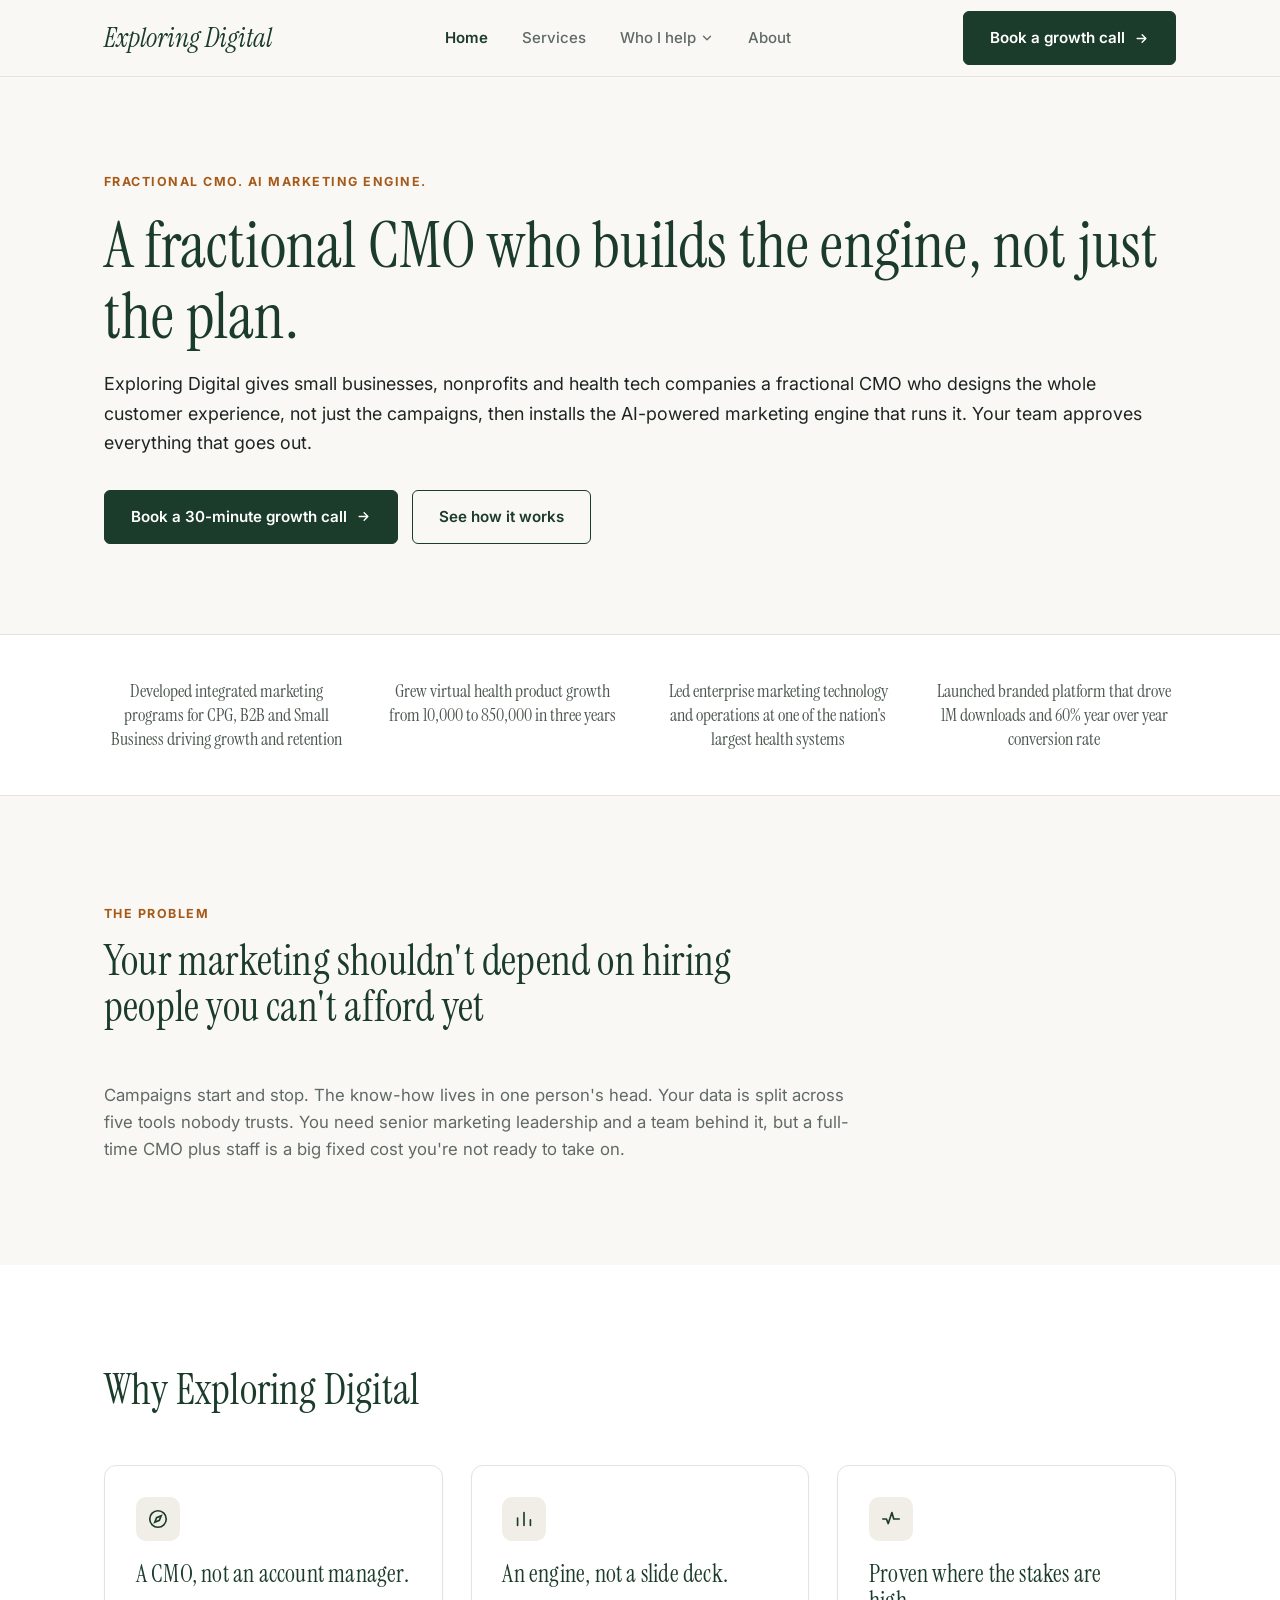
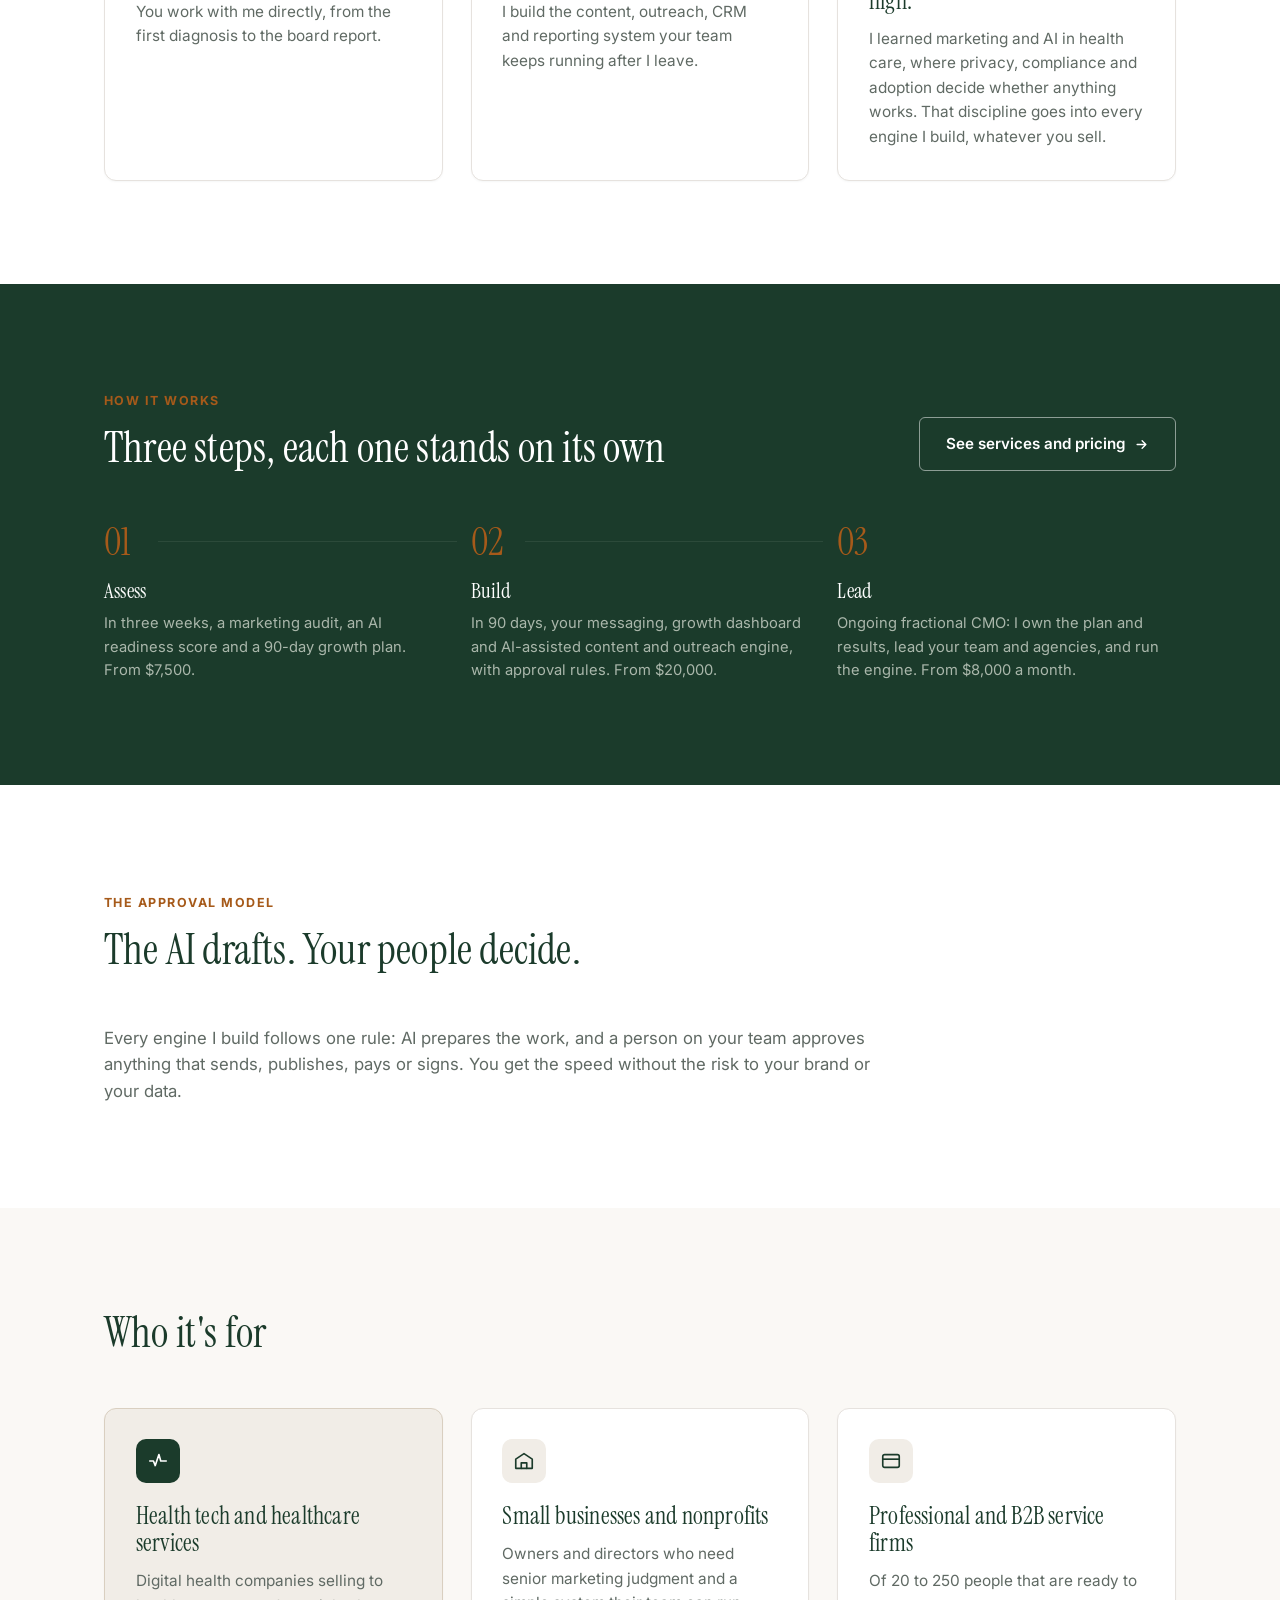
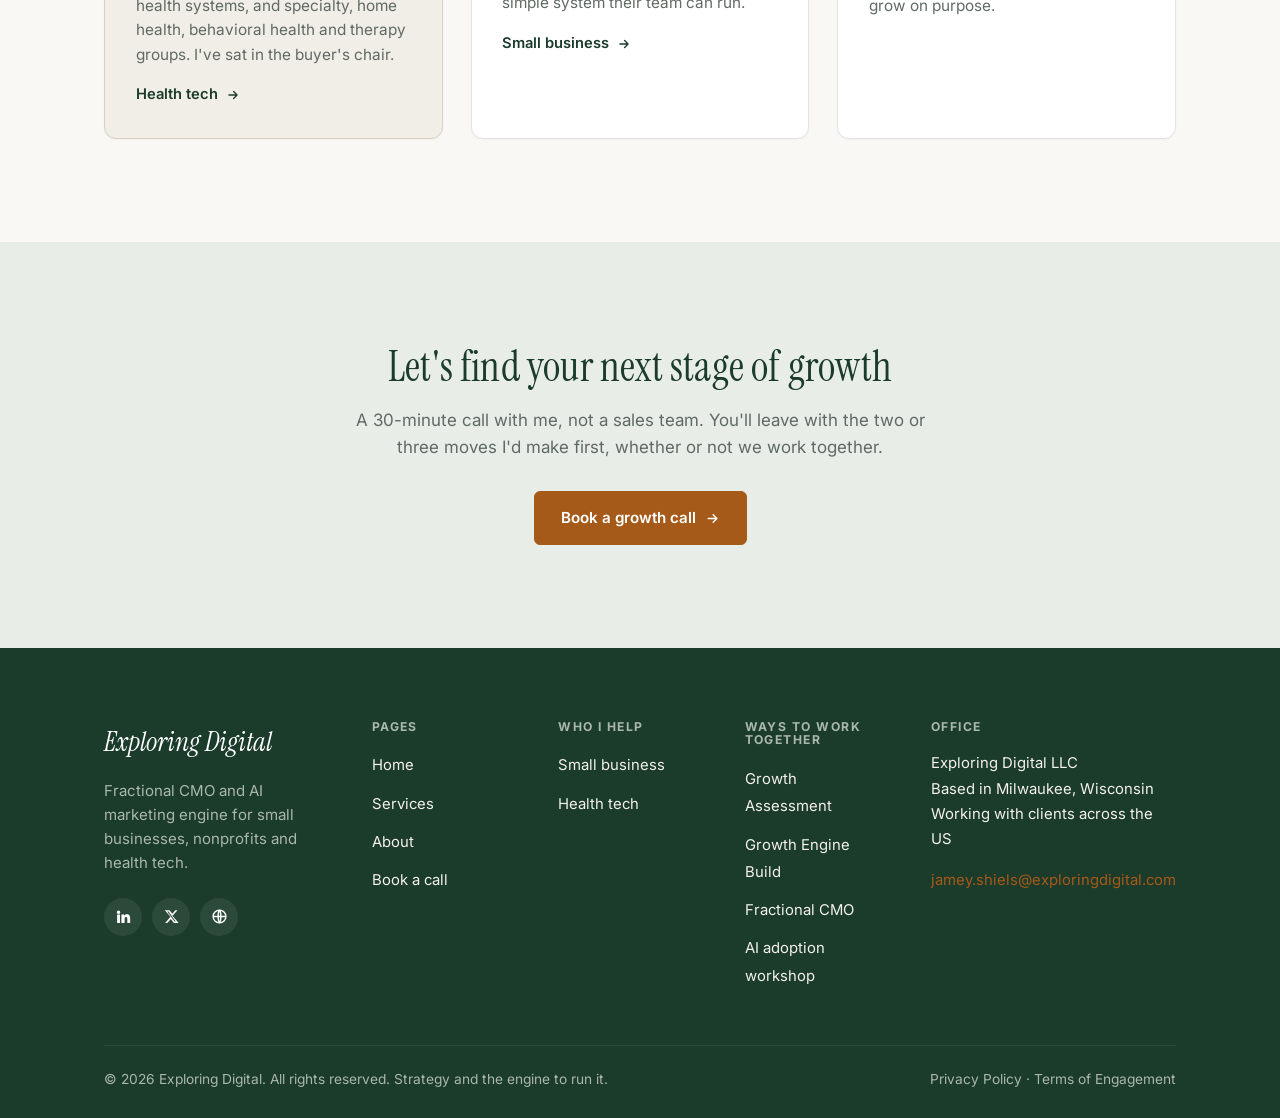
==== index.html @ 4c900d72 "Update index.html typo fix for nation's" ====
<!doctype html>
<html lang="en">
<head>
  <meta charset="utf-8">
  <meta name="viewport" content="width=device-width, initial-scale=1">
  <title>Exploring Digital — Fractional CMO and AI marketing engine</title>
  <meta name="description" content="A fractional CMO who designs the whole customer experience, not just the campaigns, then installs the AI-powered marketing engine that runs it. For small businesses, nonprofits and health tech companies.">
  <link rel="preconnect" href="https://fonts.googleapis.com">
  <link rel="preconnect" href="https://fonts.gstatic.com" crossorigin>
  <link href="https://fonts.googleapis.com/css2?family=Inter:wght@400;500;600;700&family=Instrument+Serif:ital@0;1&display=swap" rel="stylesheet">
  <link rel="stylesheet" href="assets/css/styles.css">
</head>
<body data-page="home">
  <header data-site-header></header>

  <main>
    <!-- Hero -->
    <section class="hero">
      <div class="container hero-grid">
        <div>
          <span class="eyebrow">Fractional CMO. AI marketing engine.</span>
          <h1 class="h-display">A fractional CMO who builds the engine, not just the plan.</h1>
          <p class="lead">Exploring Digital gives small businesses, nonprofits and health tech companies a fractional CMO who designs the whole customer experience, not just the campaigns, then installs the AI-powered marketing engine that runs it. Your team approves everything that goes out.</p>
          <div class="hero-actions">
            <a class="btn btn-primary" href="contact.html">Book a 30-minute growth call
              <svg class="arrow" viewBox="0 0 24 24" fill="none" stroke="currentColor" stroke-width="2.2" stroke-linecap="round" stroke-linejoin="round"><path d="M5 12h14M13 6l6 6-6 6"/></svg></a>
            <a class="btn btn-outline" href="#how-it-works">See how it works</a>
          </div>
        </div>
        <!-- <div class="img-ph hero-media" data-label="Hero image — replace in assets/images/"></div> -->
      </div>
    </section>

    <!-- Proof bar (replaces the logo row) -->
    <section class="social-proof">
      <div class="container" style="padding-block: clamp(32px,4vw,44px);">
        <ul class="sp-proof">
          <li>Developed integrated marketing programs for CPG, B2B and Small Business driving growth and retention</li>
          <li>Grew virtual health product growth from 10,000 to 850,000 in three years</li>
          <li>Led enterprise marketing technology and operations at one of the nation's largest health systems</li>
          <li>Launched branded platform that drove 1M downloads and 60% year over year conversion rate</li>
        </ul>
      </div>
    </section>

    <!-- The problem -->
    <section class="section">
      <div class="container">
        <div class="section-head">
          <span class="eyebrow">The problem</span>
          <h2 class="h2">Your marketing shouldn't depend on hiring people you can't afford yet</h2>
        </div>
        <div class="prose-block">
          <p>Campaigns start and stop. The know-how lives in one person's head. Your data is split across five tools nobody trusts. You need senior marketing leadership and a team behind it, but a full-time CMO plus staff is a big fixed cost you're not ready to take on.</p>
        </div>
      </div>
    </section>

    <!-- Why Exploring Digital (replaces the three value cards) -->
    <section class="section section--white">
      <div class="container">
        <div class="section-head">
          <h2 class="h2">Why Exploring Digital</h2>
        </div>
        <div class="grid grid-3">
          <article class="card">
            <div class="card-icon">
              <svg viewBox="0 0 24 24" fill="none" stroke="currentColor" stroke-width="1.8"><circle cx="12" cy="12" r="9"/><path d="M15.5 8.5l-2 5-5 2 2-5z"/></svg>
            </div>
            <h3 class="h3">A CMO, not an account manager.</h3>
            <p>You work with me directly, from the first diagnosis to the board report.</p>
          </article>
          <article class="card">
            <div class="card-icon">
              <svg viewBox="0 0 24 24" fill="none" stroke="currentColor" stroke-width="1.8" stroke-linecap="round"><path d="M5 19V11M12 19V5M19 19v-6"/></svg>
            </div>
            <h3 class="h3">An engine, not a slide deck.</h3>
            <p>I build the content, outreach, CRM and reporting system your team keeps running after I leave.</p>
          </article>
          <article class="card">
            <div class="card-icon">
              <svg viewBox="0 0 24 24" fill="none" stroke="currentColor" stroke-width="1.8" stroke-linecap="round" stroke-linejoin="round"><path d="M3 12h4l2 5 4-12 2 7h6"/></svg>
            </div>
            <h3 class="h3">Proven where the stakes are high.</h3>
            <p>I learned marketing and AI in health care, where privacy, compliance and adoption decide whether anything works. That discipline goes into every engine I build, whatever you sell.</p>
          </article>
        </div>
      </div>
    </section>

    <!-- How it works (replaces the 4D Framework) -->
    <section class="section section--green" id="how-it-works">
      <div class="container">
        <div class="method-head">
          <div class="section-head">
            <span class="eyebrow">How it works</span>
            <h2 class="h2">Three steps, each one stands on its own</h2>
          </div>
          <a class="btn btn-ghost-light" href="services.html">See services and pricing
            <svg class="arrow" viewBox="0 0 24 24" fill="none" stroke="currentColor" stroke-width="2.2" stroke-linecap="round" stroke-linejoin="round"><path d="M5 12h14M13 6l6 6-6 6"/></svg></a>
        </div>
        <div class="steps steps--3">
          <div class="step"><div class="num">01</div><h3>Assess</h3><p>In three weeks, a marketing audit, an AI readiness score and a 90-day growth plan. From $7,500.</p></div>
          <div class="step"><div class="num">02</div><h3>Build</h3><p>In 90 days, your messaging, growth dashboard and AI-assisted content and outreach engine, with approval rules. From $20,000.</p></div>
          <div class="step"><div class="num">03</div><h3>Lead</h3><p>Ongoing fractional CMO: I own the plan and results, lead your team and agencies, and run the engine. From $8,000 a month.</p></div>
        </div>
      </div>
    </section>

    <!-- The approval model -->
    <section class="section section--white">
      <div class="container">
        <div class="section-head">
          <span class="eyebrow">The approval model</span>
          <h2 class="h2">The AI drafts. Your people decide.</h2>
        </div>
        <div class="prose-block">
          <p>Every engine I build follows one rule: AI prepares the work, and a person on your team approves anything that sends, publishes, pays or signs. You get the speed without the risk to your brand or your data.</p>
        </div>
      </div>
    </section>

    <!-- Who it's for (replaces Sectors of Expertise) -->
    <section class="section">
      <div class="container">
        <div class="section-head">
          <h2 class="h2">Who it's for</h2>
        </div>
        <div class="grid grid-3">
          <article class="card industry-card is-featured">
            <div class="card-icon dark">
              <svg viewBox="0 0 24 24" fill="none" stroke="currentColor" stroke-width="1.8" stroke-linecap="round" stroke-linejoin="round"><path d="M3 12h4l2 5 4-12 2 7h6"/></svg>
            </div>
            <h3 class="h3">Health tech and healthcare services</h3>
            <p>Digital health companies selling to health systems, and specialty, home health, behavioral health and therapy groups. I've sat in the buyer's chair.</p>
            <a class="arrow-link" href="health-tech.html" style="margin-top:16px;">Health tech
              <svg class="arrow" viewBox="0 0 24 24" fill="none" stroke="currentColor" stroke-width="2.2" stroke-linecap="round" stroke-linejoin="round"><path d="M5 12h14M13 6l6 6-6 6"/></svg></a>
          </article>
          <article class="card industry-card">
            <div class="card-icon">
              <svg viewBox="0 0 24 24" fill="none" stroke="currentColor" stroke-width="1.8" stroke-linecap="round" stroke-linejoin="round"><path d="M3 10l9-6 9 6v10H3z"/><path d="M9 20v-6h6v6"/></svg>
            </div>
            <h3 class="h3">Small businesses and nonprofits</h3>
            <p>Owners and directors who need senior marketing judgment and a simple system their team can run.</p>
            <a class="arrow-link" href="small-business.html" style="margin-top:16px;">Small business
              <svg class="arrow" viewBox="0 0 24 24" fill="none" stroke="currentColor" stroke-width="2.2" stroke-linecap="round" stroke-linejoin="round"><path d="M5 12h14M13 6l6 6-6 6"/></svg></a>
          </article>
          <article class="card industry-card">
            <div class="card-icon">
              <svg viewBox="0 0 24 24" fill="none" stroke="currentColor" stroke-width="1.8"><rect x="3" y="5" width="18" height="14" rx="2"/><path d="M3 10h18"/></svg>
            </div>
            <h3 class="h3">Professional and B2B service firms</h3>
            <p>Of 20 to 250 people that are ready to grow on purpose.</p>
          </article>
        </div>
      </div>
    </section>

    <!-- Testimonials hidden until there is a real client quote. -->

    <!-- CTA band -->
    <section class="section section--sage">
      <div class="container cta-band">
        <h2 class="h2">Let's find your next stage of growth</h2>
        <p>A 30-minute call with me, not a sales team. You'll leave with the two or three moves I'd make first, whether or not we work together.</p>
        <a class="btn btn-accent" href="contact.html">Book a growth call
          <svg class="arrow" viewBox="0 0 24 24" fill="none" stroke="currentColor" stroke-width="2.2" stroke-linecap="round" stroke-linejoin="round"><path d="M5 12h14M13 6l6 6-6 6"/></svg></a>
      </div>
    </section>
  </main>

  <footer data-site-footer></footer>
  <script src="assets/js/site.js"></script>
</body>
</html>
---- assets/css/styles.css ----
/* ============================================================
   Exploring Digital — Site Styles
   Design system extracted from Figma "Exploring Digital Website Redesign"
   ============================================================ */

/* ---------- Design tokens ---------- */
:root {
  /* Brand palette */
  --bg:            #faf8f5;  /* warm cream page background */
  --bg-white:      #ffffff;  /* white sections / cards */
  --green:         #1b3b2b;  /* brand deep green */
  --green-900:     #15301f;  /* darker green (deep sections) */
  --accent:        #a65a1a;  /* rust / terracotta accent */
  --accent-600:    #924d14;  /* accent hover */
  --text:          #1e2521;  /* primary text */
  --muted:         #606a64;  /* muted gray-green text */
  --border:        #e6e2de;  /* hairline borders */
  --sage:          #e8ede7;  /* pale sage CTA band */
  --card-alt:      #f1ede7;  /* highlighted card fill */

  /* On-dark colors */
  --on-dark:       #f4f1ec;
  --on-dark-muted: #aab7ab;
  --on-dark-border:#2c4a3a;

  /* Type */
  --font-serif: "Instrument Serif", Georgia, "Times New Roman", serif;
  --font-sans:  "Inter", -apple-system, BlinkMacSystemFont, "Segoe UI", Roboto, Helvetica, Arial, sans-serif;

  /* Layout */
  --maxw: 1200px;
  --gutter: clamp(20px, 5vw, 80px);
  --section-y: clamp(56px, 8vw, 104px);
  --radius: 8px;
  --radius-lg: 12px;
  --shadow-sm: 0 1px 2px rgba(27,59,43,.04);
  --shadow-md: 0 18px 40px -24px rgba(27,59,43,.25);
}

/* ---------- Reset / base ---------- */
*, *::before, *::after { box-sizing: border-box; }
* { margin: 0; }
html { -webkit-text-size-adjust: 100%; scroll-behavior: smooth; }
body {
  font-family: var(--font-sans);
  background: var(--bg);
  color: var(--text);
  font-size: 17px;
  line-height: 1.6;
  -webkit-font-smoothing: antialiased;
  text-rendering: optimizeLegibility;
}
img, svg, video { display: block; max-width: 100%; }
a { color: inherit; text-decoration: none; }
button { font: inherit; cursor: pointer; }
ul { list-style: none; padding: 0; }

/* ---------- Typography ---------- */
h1, h2, h3, h4 { font-family: var(--font-serif); font-weight: 400; color: var(--green); line-height: 1.12; letter-spacing: .2px; }
.h-display { font-size: clamp(2.5rem, 6vw, 4rem); }      /* hero */
.h1        { font-size: clamp(2.1rem, 4.6vw, 3.1rem); }  /* page title */
.h2        { font-size: clamp(1.8rem, 3.6vw, 2.6rem); }  /* section */
.h3        { font-size: clamp(1.25rem, 2vw, 1.5rem); }
.lead { font-size: clamp(1.05rem, 1.4vw, 1.18rem); color: var(--muted); line-height: 1.65; }

.eyebrow {
  font-family: var(--font-sans);
  font-weight: 700;
  font-size: .78rem;
  letter-spacing: .12em;
  text-transform: uppercase;
  color: var(--accent);
  display: inline-block;
}

.serif { font-family: var(--font-serif); }
.text-muted { color: var(--muted); }

/* ---------- Layout ---------- */
.container { width: 100%; max-width: var(--maxw); margin-inline: auto; padding-inline: var(--gutter); }
.section { padding-block: var(--section-y); }
.section--white { background: var(--bg-white); }
.section--green { background: var(--green); color: var(--on-dark); }
.section--sage  { background: var(--sage); }
.section--green h1, .section--green h2, .section--green h3 { color: #fff; }
.section--green .lead, .section--green .text-muted { color: var(--on-dark-muted); }

.section-head { max-width: 680px; margin-bottom: clamp(32px, 4vw, 52px); }
.section-head .eyebrow { margin-bottom: 14px; }
.section-head .lead { margin-top: 16px; }
.center { text-align: center; }
.center.section-head { margin-inline: auto; }

/* Grid helpers */
.grid { display: grid; gap: clamp(20px, 2.4vw, 28px); }
.grid-2 { grid-template-columns: repeat(2, 1fr); }
.grid-3 { grid-template-columns: repeat(3, 1fr); }
.grid-4 { grid-template-columns: repeat(4, 1fr); }

/* ---------- Buttons ---------- */
.btn {
  display: inline-flex; align-items: center; gap: 9px;
  font-family: var(--font-sans); font-weight: 600; font-size: .95rem;
  padding: 14px 26px; border-radius: 6px; border: 1.5px solid transparent;
  transition: background .18s ease, color .18s ease, border-color .18s ease, transform .18s ease;
  white-space: nowrap;
}
.btn:active { transform: translateY(1px); }
.btn .arrow { width: 15px; height: 15px; transition: transform .18s ease; }
.btn:hover .arrow { transform: translateX(3px); }

.btn-primary { background: var(--green); color: #fff; border-color: var(--green); }
.btn-primary:hover { background: #14301f; }
.btn-outline { background: transparent; color: var(--green); border-color: var(--green); }
.btn-outline:hover { background: var(--green); color: #fff; }
.btn-accent { background: var(--accent); color: #fff; border-color: var(--accent); }
.btn-accent:hover { background: var(--accent-600); }
.btn-ghost-light { background: transparent; color: #fff; border-color: rgba(255,255,255,.5); }
.btn-ghost-light:hover { background: #fff; color: var(--green); border-color: #fff; }

.arrow-link {
  display: inline-flex; align-items: center; gap: 8px;
  font-weight: 600; font-size: .92rem; color: var(--green);
}
.arrow-link .arrow { width: 14px; height: 14px; transition: transform .18s ease; }
.arrow-link:hover .arrow { transform: translateX(3px); }
.section--green .arrow-link { color: #fff; }

/* ---------- Header / nav ---------- */
.site-header {
  position: sticky; top: 0; z-index: 50;
  background: rgba(250,248,245,.9);
  backdrop-filter: saturate(140%) blur(8px);
  border-bottom: 1px solid var(--border);
}
.nav {
  display: flex; align-items: center; justify-content: space-between;
  gap: 24px; height: 76px;
}
.brand { font-family: var(--font-serif); font-style: italic; font-size: 1.7rem; color: var(--green); white-space: nowrap; }
.nav-links { display: flex; align-items: center; gap: 34px; }
.nav-links a { font-size: .94rem; color: var(--muted); font-weight: 500; transition: color .15s ease; }
.nav-links a:hover { color: var(--green); }
.nav-links a.active { color: var(--green); font-weight: 600; }
.nav-cta { display: flex; align-items: center; }
.nav-toggle {
  display: none; background: none; border: 0; padding: 6px;
  color: var(--green);
}
.nav-toggle svg { width: 26px; height: 26px; }

/* ---------- Footer ---------- */
.site-footer { background: var(--green); color: var(--on-dark); padding-block: clamp(48px, 6vw, 72px) 28px; }
.footer-top { display: grid; grid-template-columns: 1.6fr 1fr 1fr 1fr 1.2fr; gap: clamp(28px, 4vw, 56px); }
.footer-brand .brand { color: #fff; margin-bottom: 16px; display: inline-block; }
.footer-brand p { color: var(--on-dark-muted); font-size: .94rem; max-width: 34ch; }
.footer-col h4 { font-family: var(--font-sans); font-size: .76rem; letter-spacing: .12em; text-transform: uppercase; color: var(--on-dark-muted); font-weight: 700; margin-bottom: 18px; }
.footer-col ul { display: grid; gap: 11px; }
.footer-col a, .footer-col address { color: var(--on-dark); font-size: .93rem; font-style: normal; line-height: 1.7; }
.footer-col a:hover { color: #fff; text-decoration: underline; text-underline-offset: 3px; }
.footer-col .accent-link { color: var(--accent); }
.socials { display: flex; gap: 10px; margin-top: 22px; }
.socials a {
  width: 38px; height: 38px; border-radius: 50%;
  display: grid; place-items: center;
  background: var(--on-dark-border); color: #fff;
  transition: background .15s ease;
}
.socials a:hover { background: var(--accent); }
.socials svg { width: 17px; height: 17px; }
.footer-bottom {
  margin-top: clamp(36px, 5vw, 56px); padding-top: 22px;
  border-top: 1px solid var(--on-dark-border);
  display: flex; justify-content: space-between; gap: 16px; flex-wrap: wrap;
  color: var(--on-dark-muted); font-size: .86rem;
}
.footer-bottom a:hover { color: #fff; }

/* ---------- Cards ---------- */
.card {
  background: var(--bg-white);
  border: 1px solid var(--border);
  border-radius: var(--radius-lg);
  padding: clamp(24px, 2.4vw, 32px);
  box-shadow: var(--shadow-sm);
  transition: transform .2s ease, box-shadow .2s ease;
}
.card:hover { transform: translateY(-3px); box-shadow: var(--shadow-md); }
.card h3 { margin-bottom: 12px; }
.card p { color: var(--muted); font-size: .96rem; }

.card-icon {
  width: 44px; height: 44px; border-radius: 10px;
  background: var(--card-alt); color: var(--green);
  display: grid; place-items: center; margin-bottom: 20px;
}
.card-icon svg { width: 22px; height: 22px; }

/* ---------- Image placeholders (swap for real photos) ---------- */
.img-ph {
  position: relative; overflow: hidden;
  background:
    linear-gradient(135deg, rgba(27,59,43,.10), rgba(166,90,26,.12)),
    radial-gradient(120% 120% at 15% 10%, #f3efe8 0%, #e7ddd1 55%, #d8cdbe 100%);
  border-radius: var(--radius-lg);
  display: grid; place-items: center;
  color: var(--muted); border: 1px solid var(--border);
}
.img-ph::after {
  content: attr(data-label);
  font-size: .72rem; letter-spacing: .1em; text-transform: uppercase;
  font-weight: 600; color: rgba(27,59,43,.45);
  padding: 6px 10px; text-align: center;
}
.img-ph svg { width: 34px; height: 34px; opacity: .3; position: absolute; top: 50%; left: 50%; transform: translate(-50%, -140%); }

/* =========================================================
   PAGE-SPECIFIC
   ========================================================= */

/* ---- Hero (home) ---- */
.hero { padding-block: clamp(48px, 7vw, 104px); }
.hero-grid { display: grid; grid-template-columns: 1fr; gap: clamp(32px, 5vw, 80px); align-items: center; }
.hero-grid:has(.hero-media) { grid-template-columns: 1.05fr .95fr; }
.hero h1 { margin: 16px 0; }
.hero .lead { color: var(--text); }
.hero-actions { display: flex; gap: 14px; flex-wrap: wrap; margin-top: 32px; }
.hero-media { aspect-ratio: 520 / 580; width: 100%; }

/* ---- Simple page intro ---- */
.page-intro { padding-block: clamp(48px, 6vw, 88px) clamp(28px, 3vw, 40px); }
.page-intro .eyebrow { margin-bottom: 16px; }
.page-intro .lead { margin-top: 18px; max-width: 60ch; }

/* ---- Social proof ---- */
.social-proof { border-block: 1px solid var(--border); background: var(--bg-white); }
.social-proof .sp-label { text-align: center; font-size: .76rem; letter-spacing: .12em; text-transform: uppercase; color: var(--muted); font-weight: 600; margin-bottom: 26px; }
.sp-logos { display: flex; flex-wrap: wrap; justify-content: space-between; gap: 24px 40px; }
.sp-logos span { font-family: var(--font-serif); font-size: 1.35rem; color: #4a564e; opacity: .85; }

/* ---- Methodology (4D) ---- */
.steps { display: grid; grid-template-columns: repeat(4, 1fr); gap: 28px; }
.step { position: relative; }
.step .num { font-family: var(--font-serif); font-size: 2.4rem; color: var(--accent); line-height: 1; margin-bottom: 18px; }
.step h3 { color: #fff; margin-bottom: 10px; font-size: 1.3rem; }
.step p { color: var(--on-dark-muted); font-size: .92rem; }
.step:not(:last-child) .num::after {
  content: ""; position: absolute; top: 18px; left: 54px; right: -14px; height: 1px;
  background: var(--on-dark-border);
}
.method-head { display: flex; justify-content: space-between; align-items: flex-end; gap: 24px; flex-wrap: wrap; margin-bottom: clamp(32px,4vw,52px); }
.method-head .section-head { margin-bottom: 0; }

/* ---- Detailed 4D (services) ---- */
.process-row { display: grid; grid-template-columns: 64px 1fr; gap: 24px; padding: 28px 0; border-top: 1px solid var(--border); }
.process-row:first-child { border-top: 0; }
.process-row .pnum { font-family: var(--font-serif); font-size: 1.5rem; color: var(--muted); background: var(--card-alt); border-radius: 8px; width: 56px; height: 56px; display: grid; place-items: center; }
.process-row h3 { margin-bottom: 8px; }
.process-row p { color: var(--muted); max-width: 70ch; }
.tags { display: flex; flex-wrap: wrap; gap: 10px 22px; margin-top: 14px; }
.tags span { font-size: .85rem; font-weight: 600; color: var(--green); }
.tags span::before { content: "•"; color: var(--accent); margin-right: 7px; }

/* ---- Industries ---- */
.industry-card.is-featured { background: var(--card-alt); border-color: #d9cfc0; }
.industry-card .badge {
  display: inline-block; background: var(--accent); color: #fff;
  font-size: .66rem; font-weight: 700; letter-spacing: .1em; text-transform: uppercase;
  padding: 5px 10px; border-radius: 5px; margin-bottom: 14px;
}
.industry-card .card-icon.dark { background: var(--green); color: #fff; }

/* ---- Testimonials ---- */
.quote { font-family: var(--font-serif); font-size: clamp(1.15rem, 1.8vw, 1.5rem); line-height: 1.4; color: var(--text); margin: 18px 0 24px; }
.quote-mark { font-family: var(--font-serif); font-size: 2.6rem; color: var(--border); line-height: .4; }
.attrib strong { display: block; font-family: var(--font-sans); font-weight: 600; font-size: .98rem; color: var(--green); }
.attrib span { font-size: .88rem; color: var(--muted); }

/* ---- CTA banner ---- */
.cta-band { text-align: center; }
.cta-band h2 { margin-bottom: 16px; }
.cta-band p { max-width: 54ch; margin: 0 auto 30px; color: var(--muted); }
.cta-band .btn { margin-inline: auto; }

/* ---- Founder (about) ---- */
.founder-grid { display: grid; grid-template-columns: .85fr 1.15fr; gap: clamp(32px, 5vw, 64px); align-items: start; }
.founder-photo { aspect-ratio: 1/1; border-radius: 50%; max-width: 360px; width: 100%; height: auto; object-fit: cover; }
.founder-meta { margin-top: 22px; }
.founder-meta h3 { font-size: 1.5rem; margin-bottom: 4px; }
.founder-meta .role { color: var(--accent); font-weight: 600; font-size: .95rem; }
.founder-meta .sub { color: var(--muted); font-size: .9rem; margin-top: 4px; }
.founder-body .quote { margin-top: 0; }
.founder-body p + p { margin-top: 16px; }
.founder-body p { color: var(--muted); }

/* ---- Two-column prose (philosophy) ---- */
.cols-2 { display: grid; grid-template-columns: 1fr 1fr; gap: clamp(28px,4vw,56px); }
.cols-2 h3 { color: var(--accent); font-family: var(--font-sans); font-weight: 600; font-size: 1.15rem; margin-bottom: 10px; }
.section--green .cols-2 h3 { color: var(--accent); }
.cols-2 p { color: var(--muted); }
.section--green .cols-2 p { color: var(--on-dark-muted); }

/* ---- Timeline ---- */
.timeline-row { display: grid; grid-template-columns: 160px 1fr; gap: 28px; padding: 26px 0; border-top: 1px solid var(--border); }
.timeline-row .year { font-family: var(--font-serif); font-size: 1.3rem; color: var(--accent); }
.timeline-row h3 { font-size: 1.2rem; margin-bottom: 6px; }
.timeline-row p { color: var(--muted); max-width: 80ch; }

/* ---- Engagement models / values ---- */
.ideal { display: grid; grid-template-columns: 1fr 1fr; gap: clamp(28px,4vw,48px); align-items: center; }
.ideal-box { background: var(--on-dark-border); border-radius: var(--radius-lg); padding: clamp(24px,2.5vw,32px); }
.section--green .ideal-box h4 { color: #fff; font-family: var(--font-sans); font-size: 1rem; margin-bottom: 14px; }
.ideal-box ul { display: grid; gap: 12px; }
.ideal-box li { color: var(--on-dark-muted); font-size: .94rem; padding-left: 20px; position: relative; }
.ideal-box li::before { content: "•"; color: var(--accent); position: absolute; left: 4px; }

/* ---- Category filter (case studies) ---- */
.filter-row { display: flex; flex-wrap: wrap; gap: 12px; }
.chip {
  border: 1px solid var(--border); background: var(--bg-white);
  color: var(--muted); border-radius: 999px; padding: 9px 20px;
  font-size: .9rem; font-weight: 500; transition: all .15s ease;
}
.chip:hover { border-color: var(--green); color: var(--green); }
.chip.active { background: var(--green); color: #fff; border-color: var(--green); }

/* ---- Featured case study ---- */
.feature-card { display: grid; grid-template-columns: 1fr 1fr; gap: clamp(28px,4vw,48px); align-items: center; padding: clamp(28px,3vw,44px); }
.feature-media { aspect-ratio: 16/11; }
.stat-row { display: flex; gap: 40px; margin: 22px 0; flex-wrap: wrap; }
.stat .big { font-family: var(--font-serif); font-size: 1.8rem; color: var(--green); }
.stat .lbl { font-size: .85rem; color: var(--muted); }

/* ---- Case study grid card ---- */
.cs-card { padding: 0; overflow: hidden; display: flex; flex-direction: column; }
.cs-card .cs-media { aspect-ratio: 16/10; border-radius: 0; border: 0; border-bottom: 1px solid var(--border); }
.cs-card .cs-body { padding: clamp(20px,2vw,26px); display: flex; flex-direction: column; flex: 1; }
.cs-card h3 { font-size: 1.22rem; margin: 10px 0 12px; }
.cs-card .metric { margin-top: auto; padding-top: 18px; }
.cat-label { font-size: .72rem; font-weight: 700; letter-spacing: .1em; text-transform: uppercase; color: var(--accent); }
.metric .mlabel { font-size: .72rem; font-weight: 700; letter-spacing: .08em; text-transform: uppercase; color: var(--muted); }
.metric .mval { font-family: var(--font-serif); font-size: 1.3rem; color: var(--green); }

/* ---- Insights ---- */
.article-card { display: flex; flex-direction: column; }
.article-meta { display: flex; gap: 10px; align-items: baseline; flex-wrap: wrap; margin-bottom: 12px; }
.article-meta .date { font-size: .82rem; color: var(--muted); }
.article-card h3 { font-size: 1.22rem; margin-bottom: 10px; }
.article-card .arrow-link { margin-top: auto; padding-top: 16px; }
.feature-article { display: grid; grid-template-columns: .9fr 1.1fr; gap: clamp(28px,4vw,44px); align-items: center; padding: clamp(24px,2.5vw,36px); }
.feature-article .fa-media { aspect-ratio: 4/3; }

/* ---- Newsletter ---- */
.newsletter { display: grid; grid-template-columns: 1fr auto; gap: clamp(24px,4vw,48px); align-items: center; }
.newsletter-form { display: flex; gap: 12px; flex-wrap: wrap; }
.newsletter-form input {
  background: rgba(255,255,255,.95); border: 1px solid transparent; border-radius: 6px;
  padding: 14px 16px; font: inherit; min-width: 260px; color: var(--text);
}
.newsletter-form input::placeholder { color: #7d857f; }

/* ---- Contact ---- */
.contact-grid { display: grid; grid-template-columns: 1fr 1.1fr; gap: clamp(32px,5vw,64px); align-items: start; }
.contact-info .block { margin-top: 28px; }
.contact-info .label { font-size: .76rem; font-weight: 700; letter-spacing: .1em; text-transform: uppercase; color: var(--muted); margin-bottom: 8px; }
.contact-info .email-lg { font-family: var(--font-serif); font-size: 1.5rem; color: var(--accent); }
.contact-info p { color: var(--muted); }
.form-card { background: var(--bg-white); border: 1px solid var(--border); border-radius: var(--radius-lg); padding: clamp(26px,3vw,40px); box-shadow: var(--shadow-sm); }
.form-card h3 { font-size: 1.6rem; margin-bottom: 24px; }
.form-grid { display: grid; grid-template-columns: 1fr 1fr; gap: 18px; }
.field { display: flex; flex-direction: column; gap: 7px; }
.field.full { grid-column: 1 / -1; }
.field label { font-size: .85rem; font-weight: 600; color: var(--text); }
.field input, .field select, .field textarea {
  font: inherit; color: var(--text); background: var(--bg);
  border: 1px solid var(--border); border-radius: 6px; padding: 12px 14px;
  transition: border-color .15s ease, box-shadow .15s ease;
}
.field textarea { min-height: 120px; resize: vertical; }
.field input:focus, .field select:focus, .field textarea:focus {
  outline: none; border-color: var(--green); box-shadow: 0 0 0 3px rgba(27,59,43,.08);
}
.form-card .btn { width: 100%; justify-content: center; margin-top: 4px; }
.form-note { font-size: .82rem; color: var(--muted); margin-top: 14px; text-align: center; }

/* ---- Numbered process (contact / generic) ---- */
.pnum-row { display: grid; grid-template-columns: repeat(3,1fr); gap: clamp(28px,4vw,56px); }
.pnum-item .n { font-family: var(--font-serif); font-size: 2.2rem; color: var(--accent); position: relative; margin-bottom: 20px; }
.pnum-item:not(:last-child) .n::after { content:""; position:absolute; top: 18px; left: 54px; right: -24px; height:1px; background: var(--border); }
.pnum-item h3 { font-size: 1.25rem; margin-bottom: 8px; }
.pnum-item p { color: var(--muted); font-size: .95rem; }

/* =========================================================
   RESPONSIVE
   ========================================================= */
@media (max-width: 960px) {
  .footer-top { grid-template-columns: 1fr 1fr; gap: 36px; }
  .footer-brand { grid-column: 1 / -1; }
  .steps { grid-template-columns: 1fr 1fr; gap: 32px 28px; }
  .step .num::after { display: none; }
  .grid-4 { grid-template-columns: 1fr 1fr; }
  .pnum-item .n::after { display: none; }
}

@media (max-width: 820px) {
  .nav-links, .nav-cta { display: none; }
  .nav-toggle { display: inline-flex; }
  .site-header.open .nav-links {
    display: flex; position: absolute; top: 76px; left: 0; right: 0;
    flex-direction: column; align-items: flex-start; gap: 4px;
    background: var(--bg); border-bottom: 1px solid var(--border);
    padding: 12px var(--gutter) 20px;
  }
  .site-header.open .nav-links a { padding: 10px 0; width: 100%; font-size: 1rem; }
  .site-header.open .nav-cta { display: flex; padding: 8px var(--gutter) 22px; position: absolute; top: calc(76px + 330px); left:0; right:0; background: var(--bg); }

  .hero-grid, .founder-grid, .feature-card, .feature-article,
  .contact-grid, .ideal, .newsletter, .cols-2, .method-head { grid-template-columns: 1fr; }
  .hero-media, .feature-media, .fa-media { order: -1; }
  .grid-3, .grid-2 { grid-template-columns: 1fr; }
  .founder-photo { max-width: 260px; }
  .stat-row { gap: 28px; }
  .newsletter { gap: 20px; }
  .newsletter-form input { min-width: 0; flex: 1; }
}

@media (max-width: 560px) {
  body { font-size: 16px; }
  .steps, .grid-4 { grid-template-columns: 1fr; }
  .form-grid, .pnum-row { grid-template-columns: 1fr; }
  .timeline-row, .process-row { grid-template-columns: 1fr; gap: 10px; }
  .process-row .pnum { margin-bottom: 4px; }
  .sp-logos { justify-content: center; gap: 16px 28px; }
  .footer-top { grid-template-columns: 1fr; }
  .footer-bottom { flex-direction: column; gap: 8px; }
}

/* Reduced motion */
@media (prefers-reduced-motion: reduce) {
  * { scroll-behavior: auto !important; transition: none !important; }
}

/* =========================================================
   CMO COPY ADDITIONS
   ========================================================= */

/* Proof bar (replaces the logo row on Home) */
.sp-proof { display: grid; grid-template-columns: repeat(4, 1fr); gap: 20px 32px; }
.sp-proof li { font-family: var(--font-serif); font-size: 1.12rem; line-height: 1.35; color: #4a564e; text-align: center; }

/* Three-step version of the methodology row */
.steps.steps--3 { grid-template-columns: repeat(3, 1fr); }

/* Fill-in placeholders: deliberately visible until replaced with real facts */
.todo { background: #fff1c2; color: #6b4a00; border-radius: 3px; padding: 0 4px; font-family: var(--font-sans); font-size: .92em; font-style: normal; }

/* Simple prose block used by the problem / approval-model sections */
.prose-block { max-width: 70ch; }
.prose-block p { color: var(--muted); font-size: 1.05rem; }
.section--green .prose-block p { color: var(--on-dark-muted); }

/* Offer details on the Services page */
.offer-meta { font-weight: 600; color: var(--green) !important; font-size: .95rem; margin-bottom: 10px; }
.process-row p + p { margin-top: 10px; }
.process-row .best-for { color: var(--text); }
.also-available { margin-top: 28px; padding-top: 24px; border-top: 1px solid var(--border); color: var(--muted); max-width: 80ch; }
.also-available strong { color: var(--green); }

/* Plain bullet list on light sections */
.dot-list { display: grid; gap: 12px; }
.dot-list li { padding-left: 20px; position: relative; color: var(--muted); }
.dot-list li::before { content: "•"; color: var(--accent); position: absolute; left: 4px; }

@media (max-width: 960px) {
  .sp-proof { grid-template-columns: 1fr 1fr; }
}
@media (max-width: 820px) {
  .steps.steps--3 { grid-template-columns: 1fr; }
}
@media (max-width: 560px) {
  .sp-proof { grid-template-columns: 1fr; }
}

/* ---- Small business page ---- */
.sb-start { margin-top: clamp(28px,3vw,40px); color: #fff; font-weight: 600; }
.cs-sb { display: flex; flex-direction: column; }
.cs-sb h3 { margin: 10px 0 14px; }
.cs-facts dt { font-size: .72rem; font-weight: 700; letter-spacing: .08em; text-transform: uppercase; color: var(--muted); margin-top: 12px; }
.cs-facts dd { color: var(--muted); font-size: .96rem; margin: 4px 0 0; }
.cs-sb .metric { margin-top: auto; padding-top: 20px; }
.cs-sb .metric .mval { line-height: 1.3; }

/* ---- "Who I help" menu group ---- */
.nav-group { position: relative; }
.nav-group-toggle {
  display: inline-flex; align-items: center; gap: 4px;
  background: none; border: 0; padding: 0; cursor: pointer;
  font: inherit; font-size: .94rem; font-weight: 500; color: var(--muted);
  transition: color .15s ease;
}
.nav-group-toggle:hover, .nav-group-toggle.active { color: var(--green); }
.nav-group-toggle.active { font-weight: 600; }
.nav-group-toggle .chev { width: 14px; height: 14px; transition: transform .15s ease; }
.nav-group.open .nav-group-toggle .chev { transform: rotate(180deg); }
.nav-sub {
  display: none; position: absolute; top: calc(100% + 12px); left: -16px; min-width: 190px;
  flex-direction: column; gap: 2px; padding: 10px 8px;
  background: var(--bg-white); border: 1px solid var(--border); border-radius: 8px; box-shadow: var(--shadow-md);
}
.nav-sub::before { content: ""; position: absolute; left: 0; right: 0; top: -14px; height: 14px; }
.nav-sub a { display: block; padding: 8px 10px; border-radius: 6px; }
.nav-sub a:hover { background: var(--bg); }
.nav-group:hover .nav-sub, .nav-group:focus-within .nav-sub, .nav-group.open .nav-sub { display: flex; }

@media (max-width: 960px) {
  .footer-top { grid-template-columns: 1fr 1fr; }
}
@media (max-width: 820px) {
  .site-header.open .nav-group { width: 100%; }
  .site-header.open .nav-group-toggle { padding: 10px 0; font-size: 1rem; cursor: default; }
  .site-header.open .nav-group-toggle .chev { display: none; }
  .site-header.open .nav-sub {
    display: flex; position: static; box-shadow: none; border: 0; background: none;
    padding: 0 0 0 16px; min-width: 0;
  }
  .site-header.open .nav-sub::before { display: none; }
  .site-header.open .nav-sub a { padding: 10px 0; }
}
@media (max-width: 560px) {
  .footer-top { grid-template-columns: 1fr; }
}
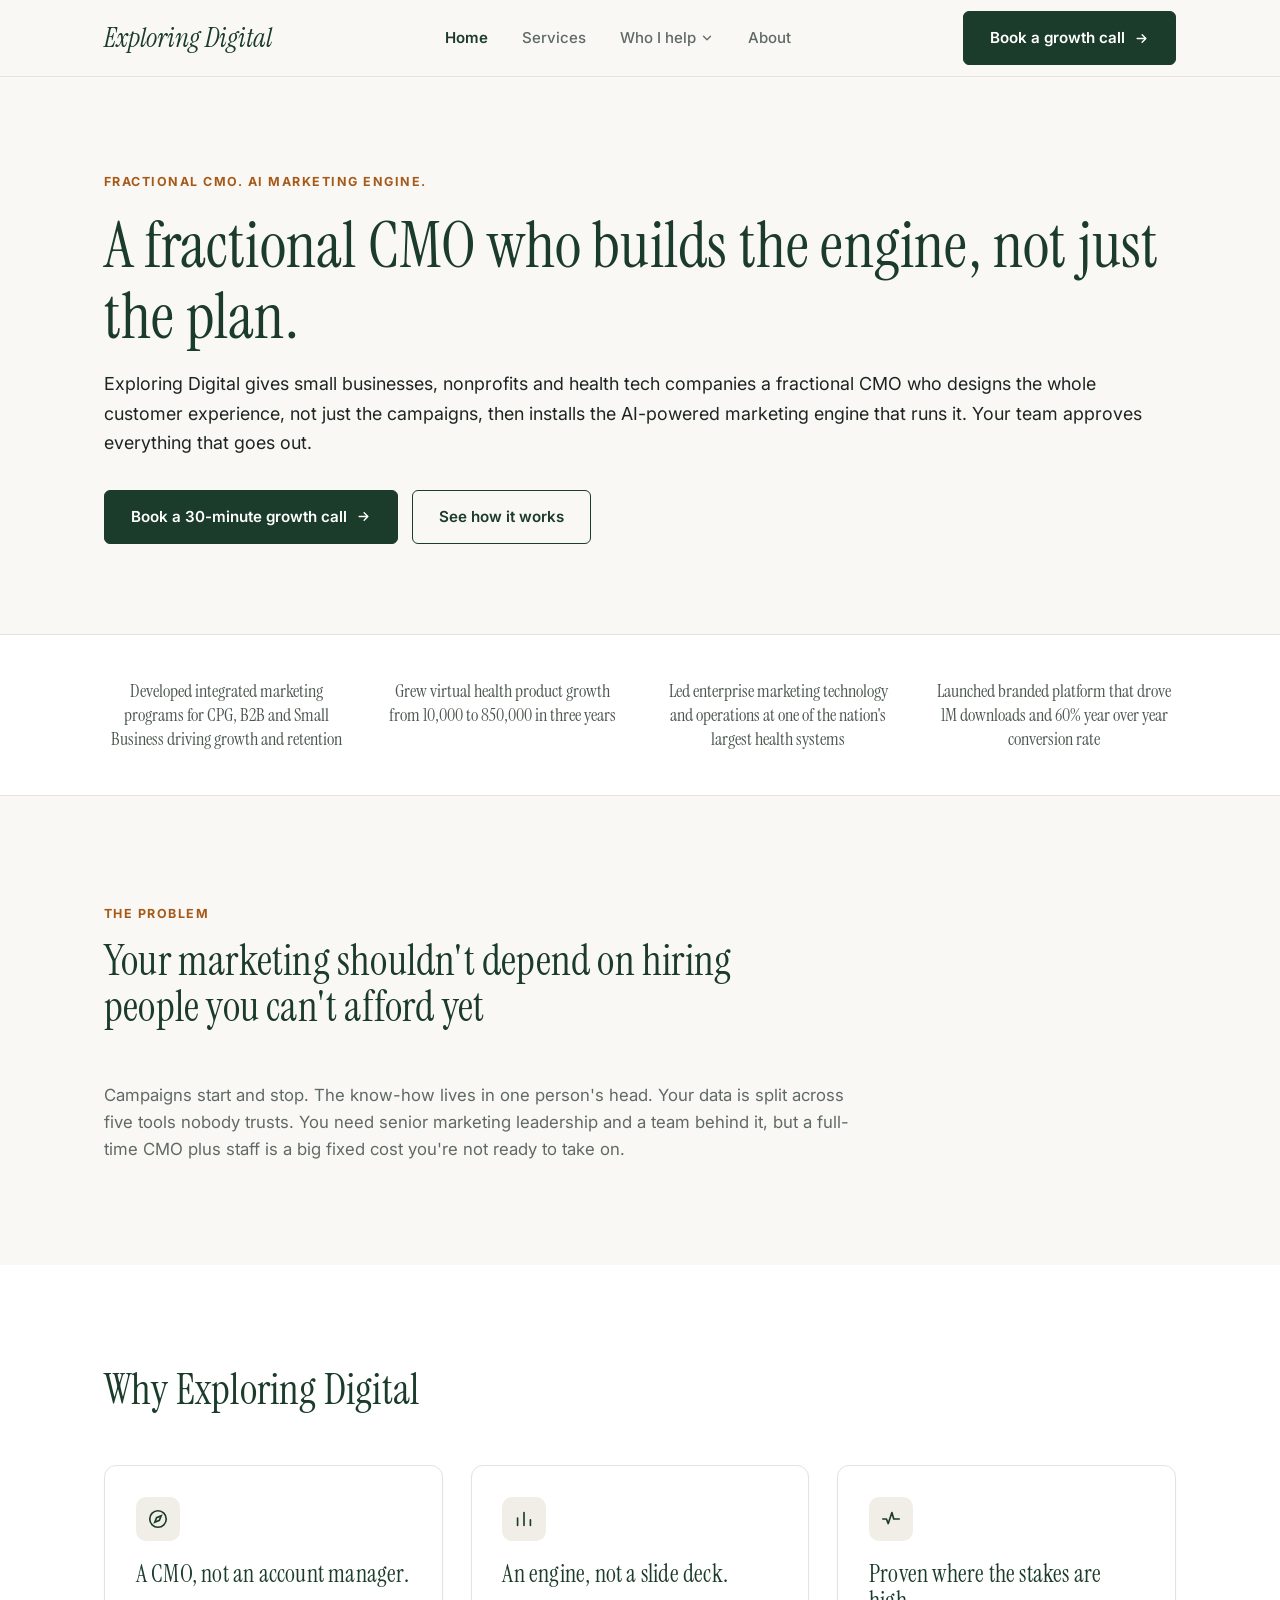
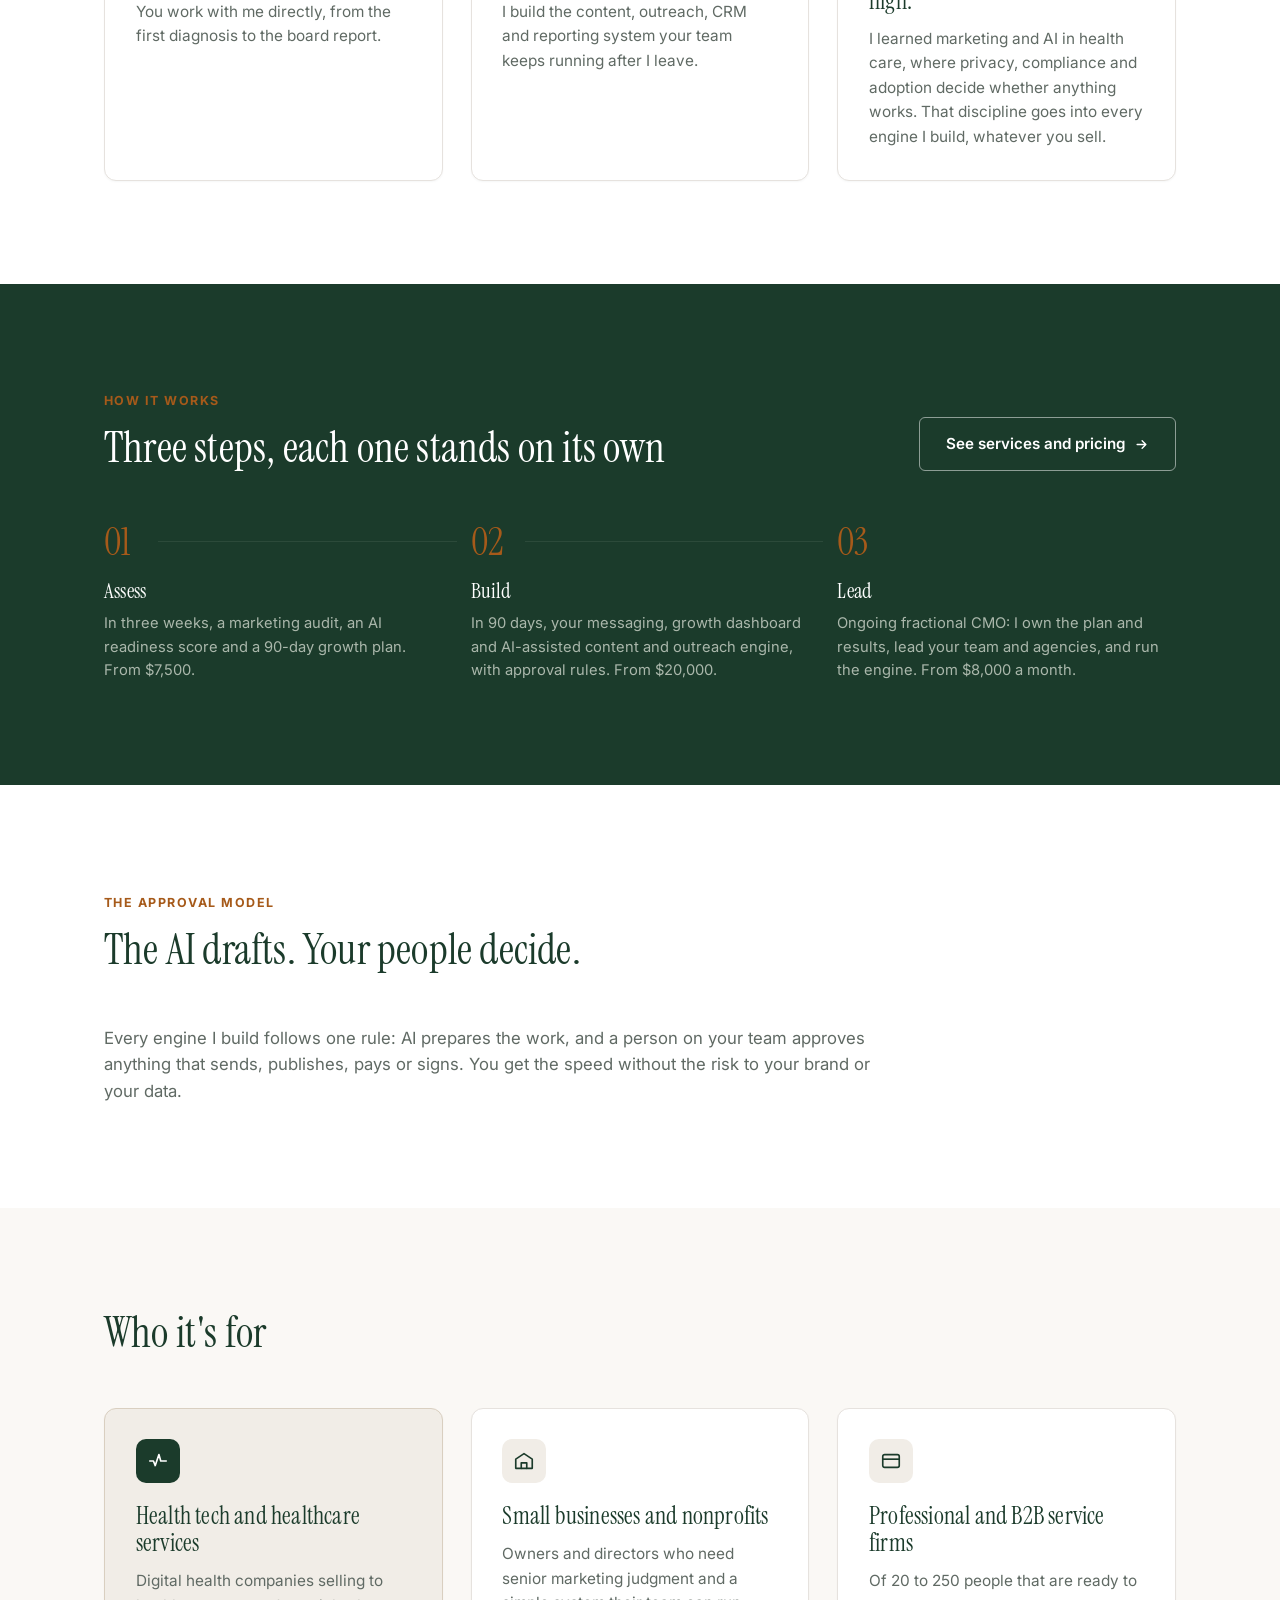
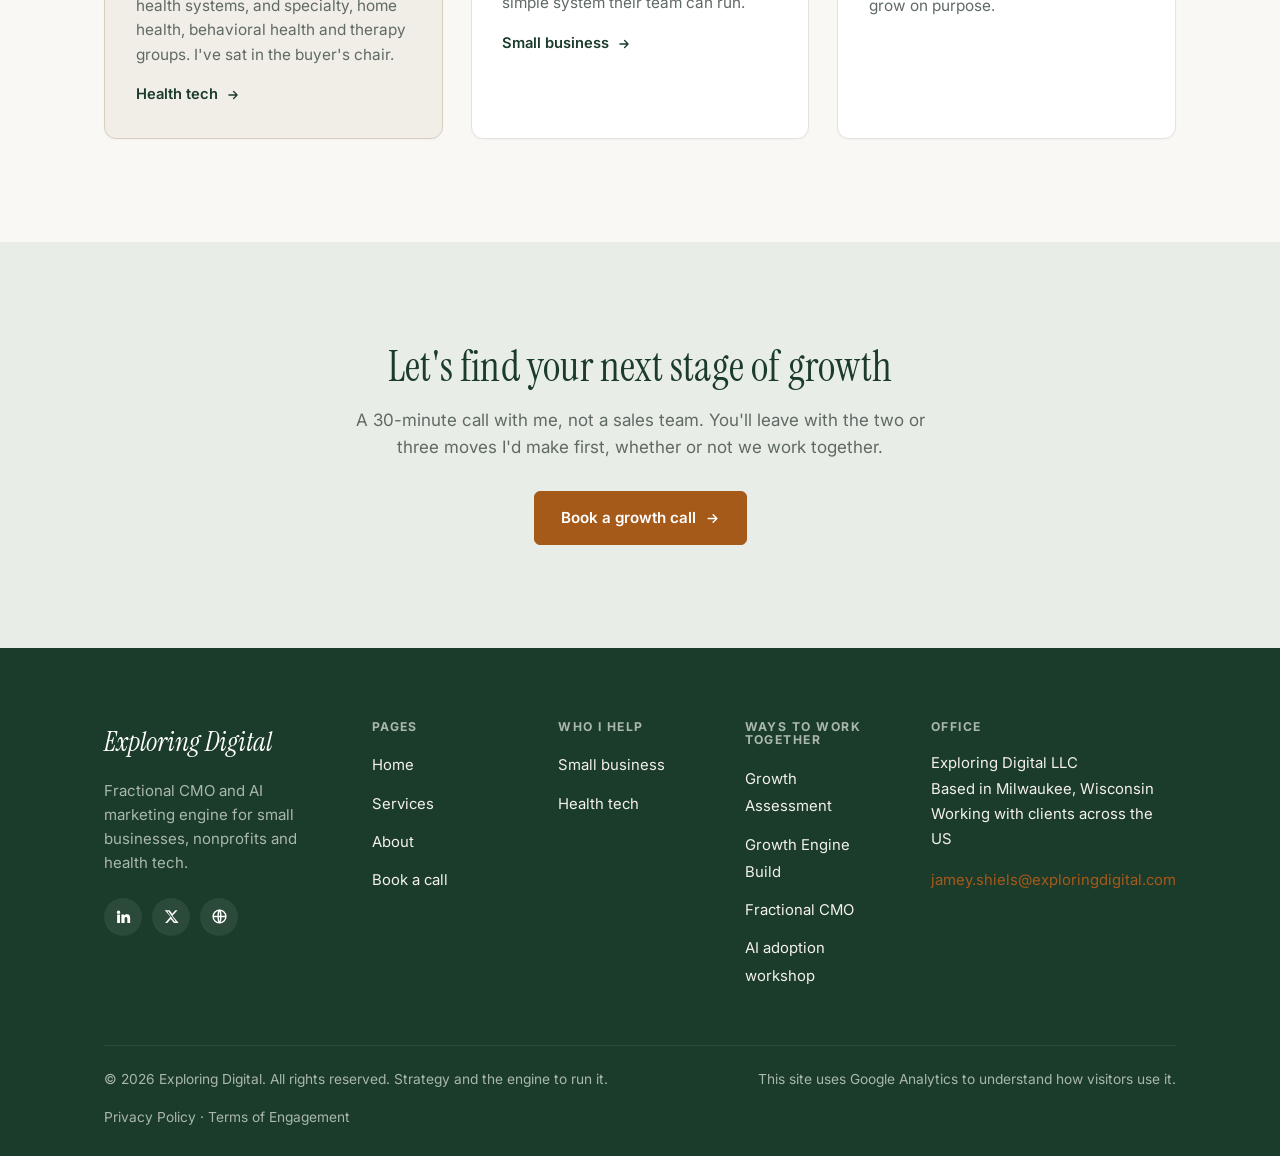
==== commit c387ca32: "Add analytics and SEO/AEO basics Adds sitemap.xml, a sitemap line in robots.txt, llms.txt, canonical" ====
--- a/index.html
+++ b/index.html
@@ -5,6 +5,81 @@
   <meta name="viewport" content="width=device-width, initial-scale=1">
   <title>Exploring Digital — Fractional CMO and AI marketing engine</title>
   <meta name="description" content="A fractional CMO who designs the whole customer experience, not just the campaigns, then installs the AI-powered marketing engine that runs it. For small businesses, nonprofits and health tech companies.">
+  <link rel="canonical" href="https://www.exploringdigital.com/">
+  <meta property="og:type" content="website">
+  <meta property="og:site_name" content="Exploring Digital">
+  <meta property="og:title" content="Exploring Digital — Fractional CMO and AI marketing engine">
+  <meta property="og:description" content="A fractional CMO who designs the whole customer experience, not just the campaigns, then installs the AI-powered marketing engine that runs it. For small businesses, nonprofits and health tech companies.">
+  <meta property="og:url" content="https://www.exploringdigital.com/">
+  <meta property="og:image" content="https://www.exploringdigital.com/assets/images/founder.jpg">
+  <meta property="og:image:alt" content="Jamey Shiels, founder of Exploring Digital">
+  <meta name="twitter:card" content="summary">
+  <meta name="twitter:title" content="Exploring Digital — Fractional CMO and AI marketing engine">
+  <meta name="twitter:description" content="A fractional CMO who designs the whole customer experience, not just the campaigns, then installs the AI-powered marketing engine that runs it. For small businesses, nonprofits and health tech companies.">
+  <meta name="twitter:image" content="https://www.exploringdigital.com/assets/images/founder.jpg">
+  <script type="application/ld+json">
+  {
+    "@context": "https://schema.org",
+    "@graph": [
+      {
+        "@type": "WebSite",
+        "@id": "https://www.exploringdigital.com/#website",
+        "url": "https://www.exploringdigital.com/",
+        "name": "Exploring Digital",
+        "publisher": {
+          "@id": "https://www.exploringdigital.com/#organization"
+        }
+      },
+      {
+        "@type": "ProfessionalService",
+        "@id": "https://www.exploringdigital.com/#organization",
+        "name": "Exploring Digital",
+        "legalName": "Exploring Digital LLC",
+        "url": "https://www.exploringdigital.com/",
+        "image": "https://www.exploringdigital.com/assets/images/founder.jpg",
+        "email": "jamey.shiels@exploringdigital.com",
+        "description": "A fractional CMO who designs the whole customer experience, not just the campaigns, then installs the AI-powered marketing engine that runs it. For small businesses, nonprofits and health tech companies.",
+        "slogan": "Strategy and the engine to run it.",
+        "foundingDate": "2005",
+        "address": {
+          "@type": "PostalAddress",
+          "addressLocality": "Milwaukee",
+          "addressRegion": "WI",
+          "addressCountry": "US"
+        },
+        "areaServed": {
+          "@type": "Country",
+          "name": "United States"
+        },
+        "founder": {
+          "@id": "https://www.exploringdigital.com/about.html#jamey-shiels"
+        },
+        "knowsAbout": [
+          "Fractional CMO",
+          "Marketing strategy",
+          "Customer experience",
+          "AI in marketing",
+          "Marketing technology",
+          "Health tech marketing",
+          "Small business marketing",
+          "Nonprofit marketing"
+        ]
+      },
+      {
+        "@type": "Person",
+        "@id": "https://www.exploringdigital.com/about.html#jamey-shiels",
+        "name": "Jamey Shiels",
+        "jobTitle": "Fractional CMO and founder",
+        "url": "https://www.exploringdigital.com/about.html",
+        "image": "https://www.exploringdigital.com/assets/images/founder.jpg",
+        "worksFor": {
+          "@id": "https://www.exploringdigital.com/#organization"
+        }
+      }
+    ]
+  }
+  </script>
+  <script src="assets/js/analytics.js"></script>
   <link rel="preconnect" href="https://fonts.googleapis.com">
   <link rel="preconnect" href="https://fonts.gstatic.com" crossorigin>
   <link href="https://fonts.googleapis.com/css2?family=Inter:wght@400;500;600;700&family=Instrument+Serif:ital@0;1&display=swap" rel="stylesheet">
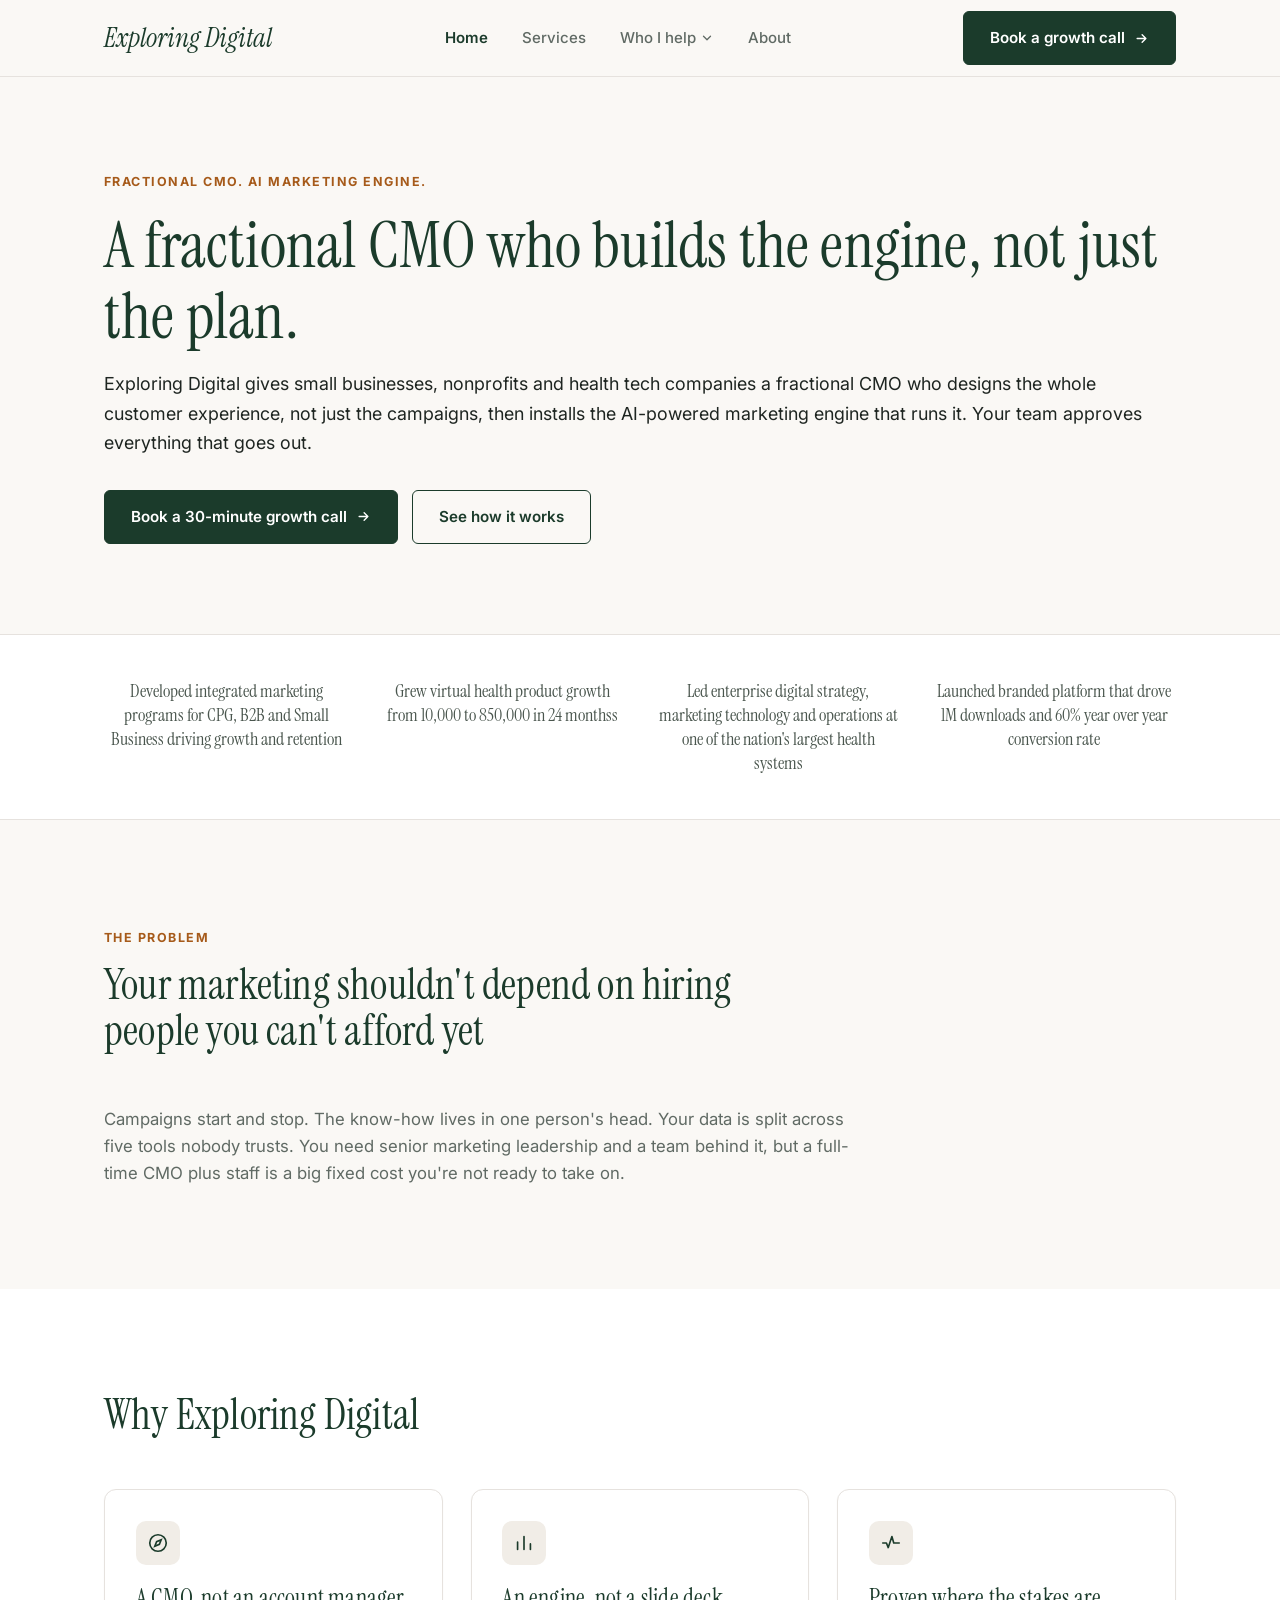
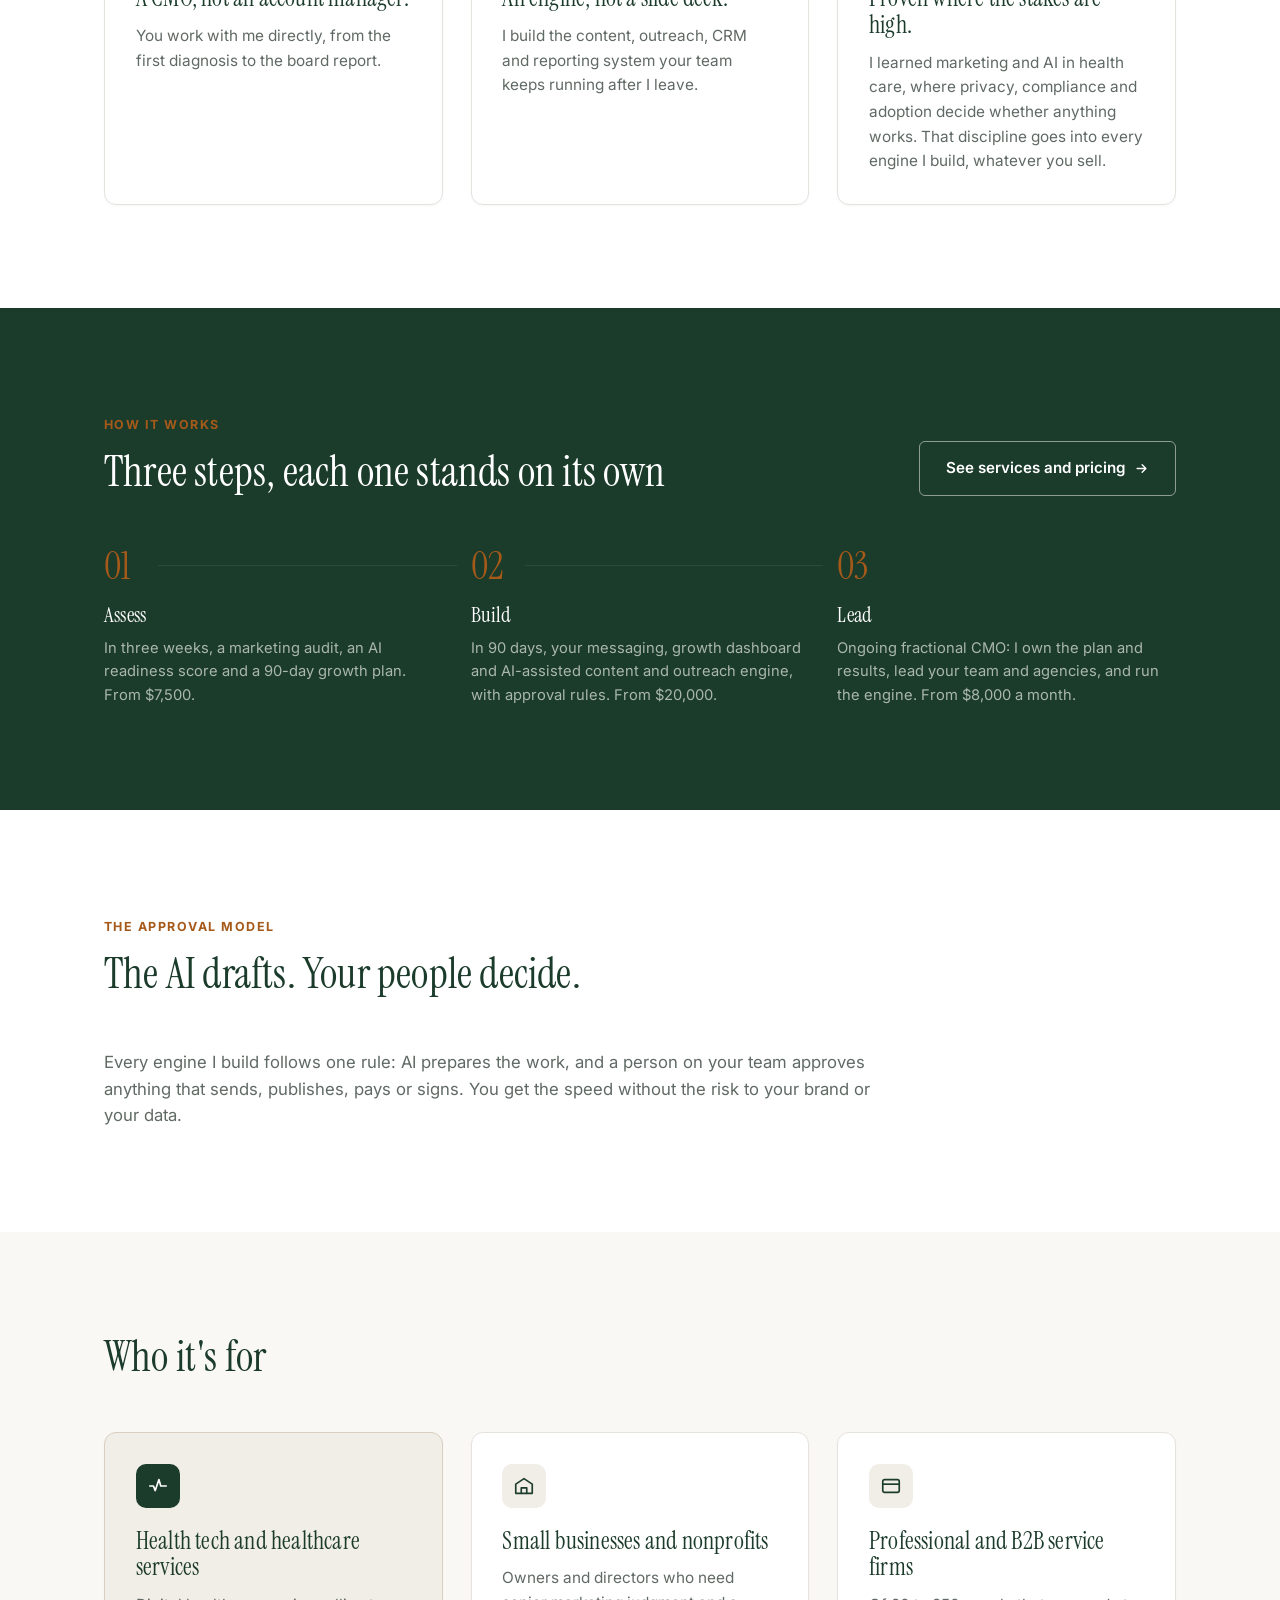
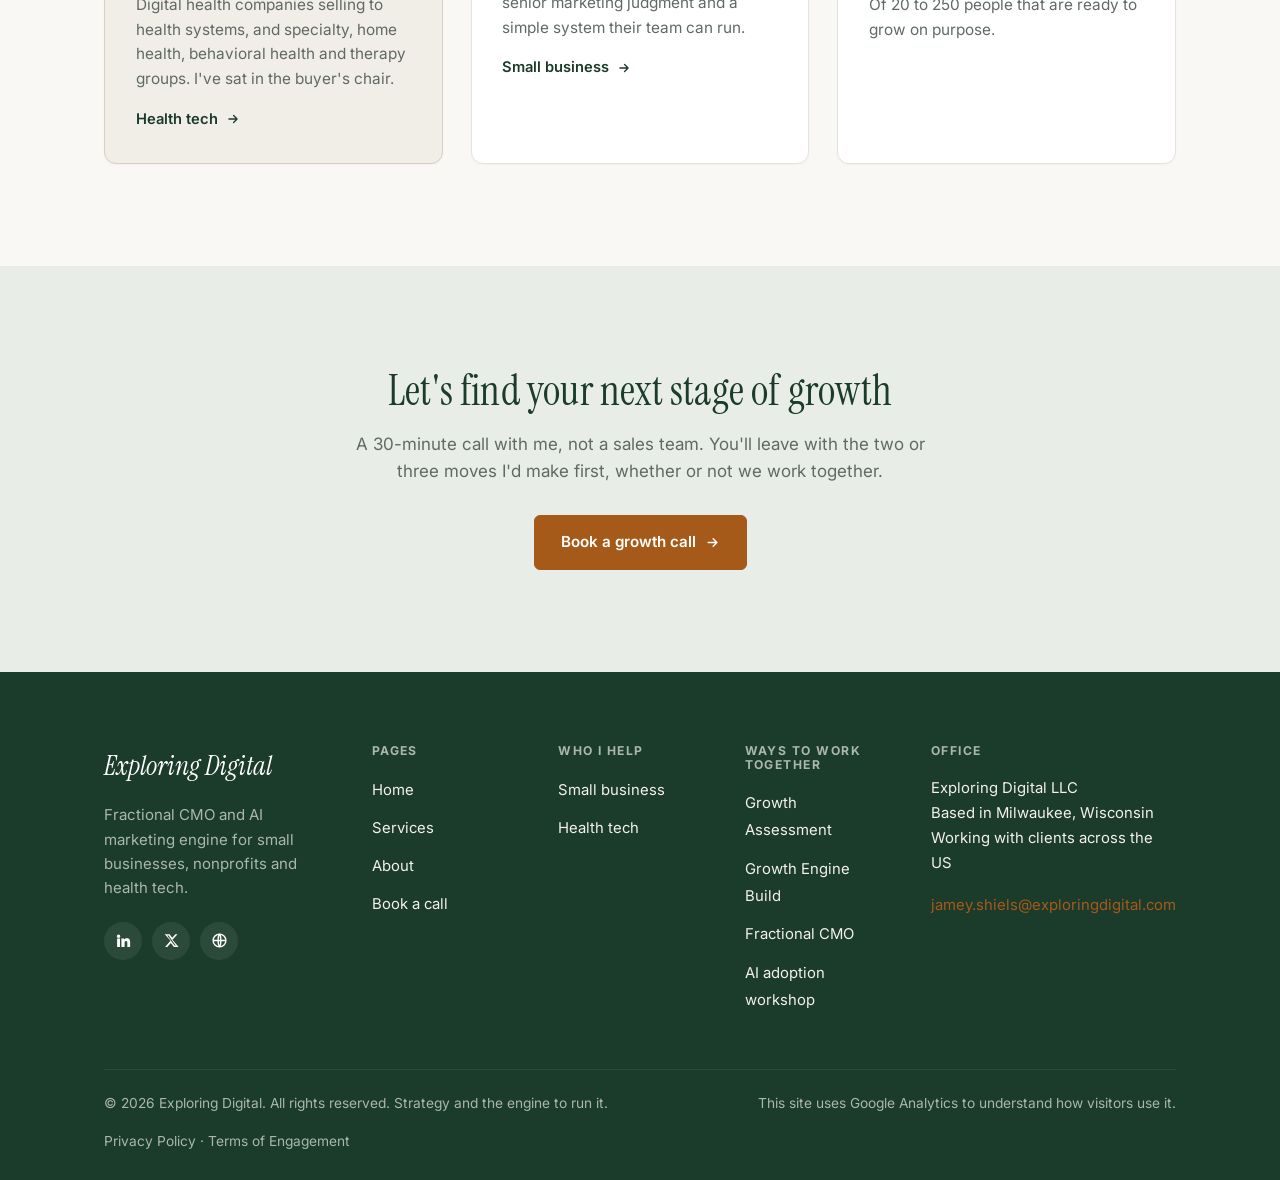
==== commit 7521efd9: "Update index.html minor updates" ====
--- a/index.html
+++ b/index.html
@@ -2,6 +2,14 @@
 <html lang="en">
 <head>
   <meta charset="utf-8">
+  <!-- Google tag (Google Tag Manager) -->
+  <script async src="https://www.googletagmanager.com/gtm.js?id=GTM-N5LFMDK5"></script>
+  <script>
+    window.dataLayer = window.dataLayer || [];
+    function gtag(){dataLayer.push(arguments);}
+    gtag('js', new Date());
+  </script>
+  <!-- End Google tag -->
   <meta name="viewport" content="width=device-width, initial-scale=1">
   <title>Exploring Digital — Fractional CMO and AI marketing engine</title>
   <meta name="description" content="A fractional CMO who designs the whole customer experience, not just the campaigns, then installs the AI-powered marketing engine that runs it. For small businesses, nonprofits and health tech companies.">
@@ -79,13 +87,16 @@
     ]
   }
   </script>
-  <script src="assets/js/analytics.js"></script>
   <link rel="preconnect" href="https://fonts.googleapis.com">
   <link rel="preconnect" href="https://fonts.gstatic.com" crossorigin>
   <link href="https://fonts.googleapis.com/css2?family=Inter:wght@400;500;600;700&family=Instrument+Serif:ital@0;1&display=swap" rel="stylesheet">
   <link rel="stylesheet" href="assets/css/styles.css">
 </head>
 <body data-page="home">
+  <!-- Google Tag Manager (noscript) -->
+  <noscript><iframe src="https://www.googletagmanager.com/ns.html?id=GTM-N5LFMDK5"
+  height="0" width="0" style="display:none;visibility:hidden"></iframe></noscript>
+  <!-- End Google Tag Manager (noscript) -->
   <header data-site-header></header>
 
   <main>
@@ -111,8 +122,8 @@
       <div class="container" style="padding-block: clamp(32px,4vw,44px);">
         <ul class="sp-proof">
           <li>Developed integrated marketing programs for CPG, B2B and Small Business driving growth and retention</li>
-          <li>Grew virtual health product growth from 10,000 to 850,000 in three years</li>
-          <li>Led enterprise marketing technology and operations at one of the nation's largest health systems</li>
+          <li>Grew virtual health product growth from 10,000 to 850,000 in 24 monthss</li>
+          <li>Led enterprise digital strategy, marketing technology and operations at one of the nation's largest health systems</li>
           <li>Launched branded platform that drove 1M downloads and 60% year over year conversion rate</li>
         </ul>
       </div>
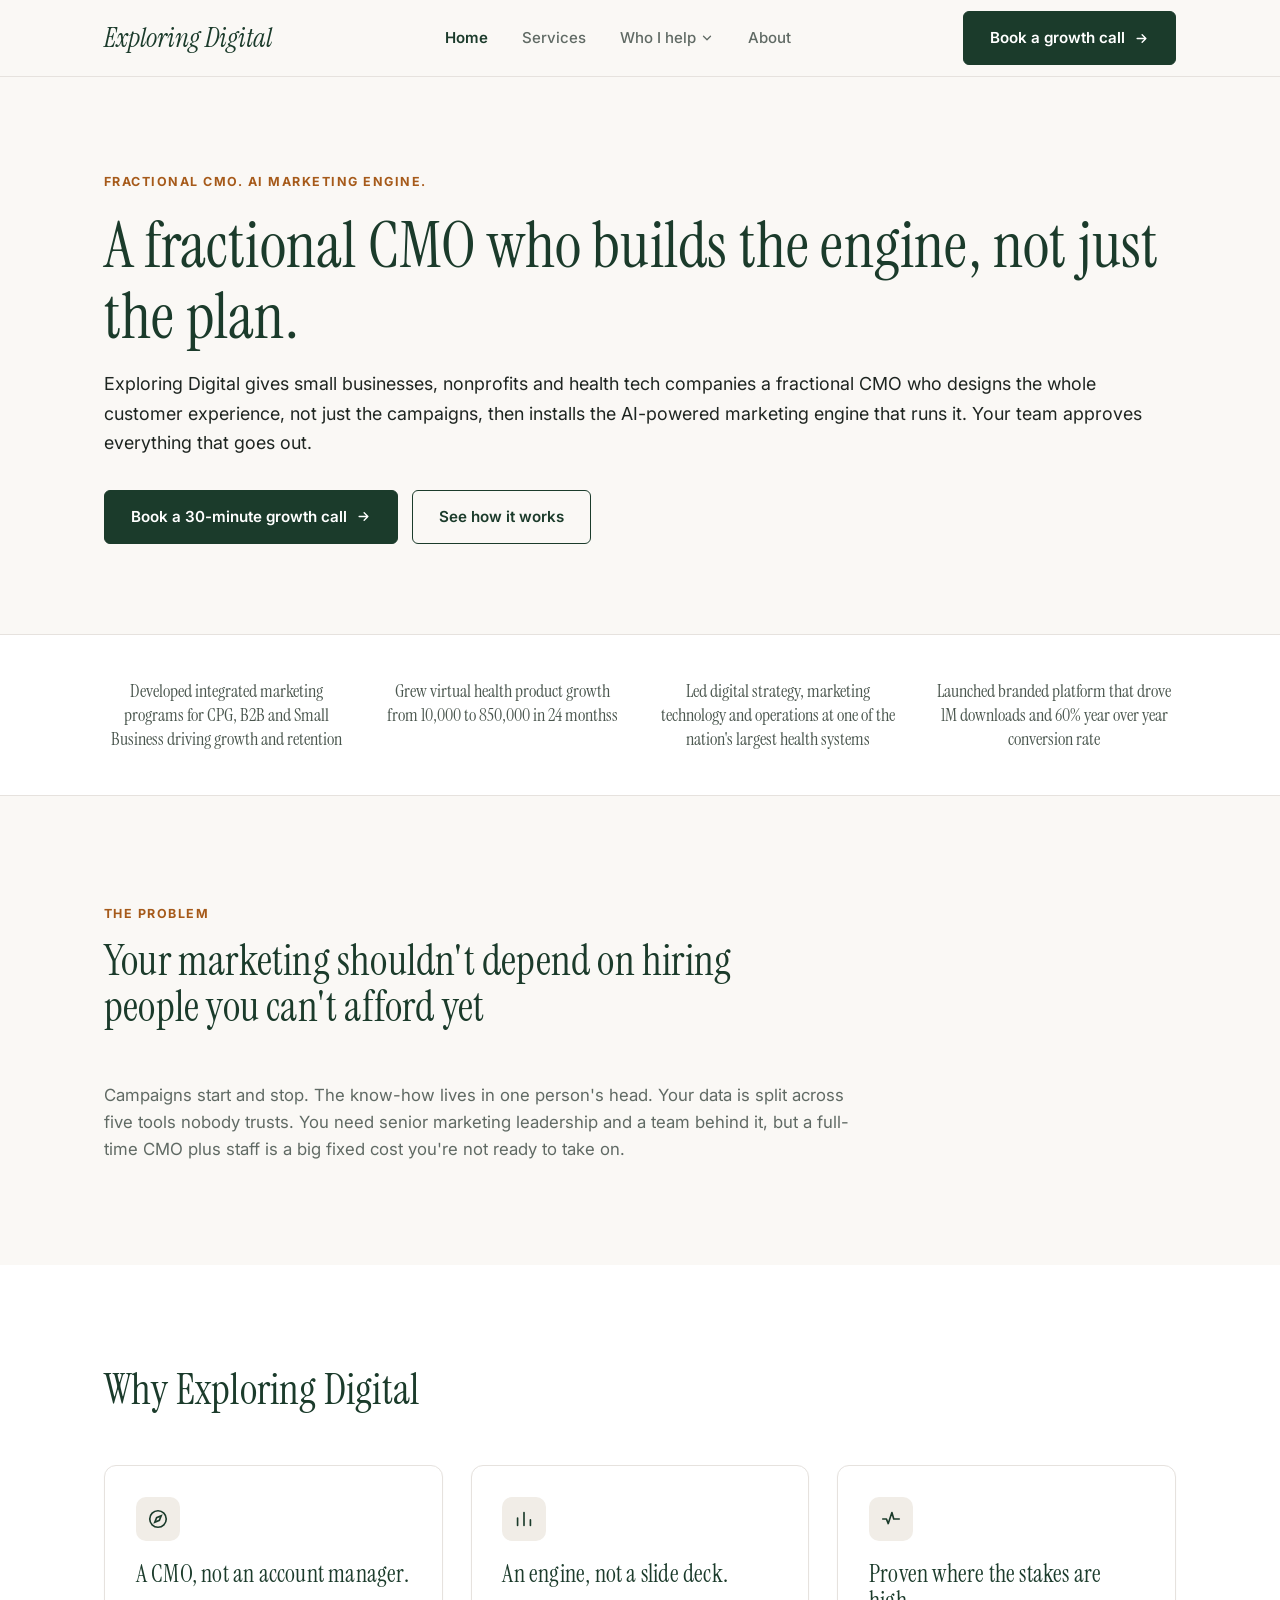
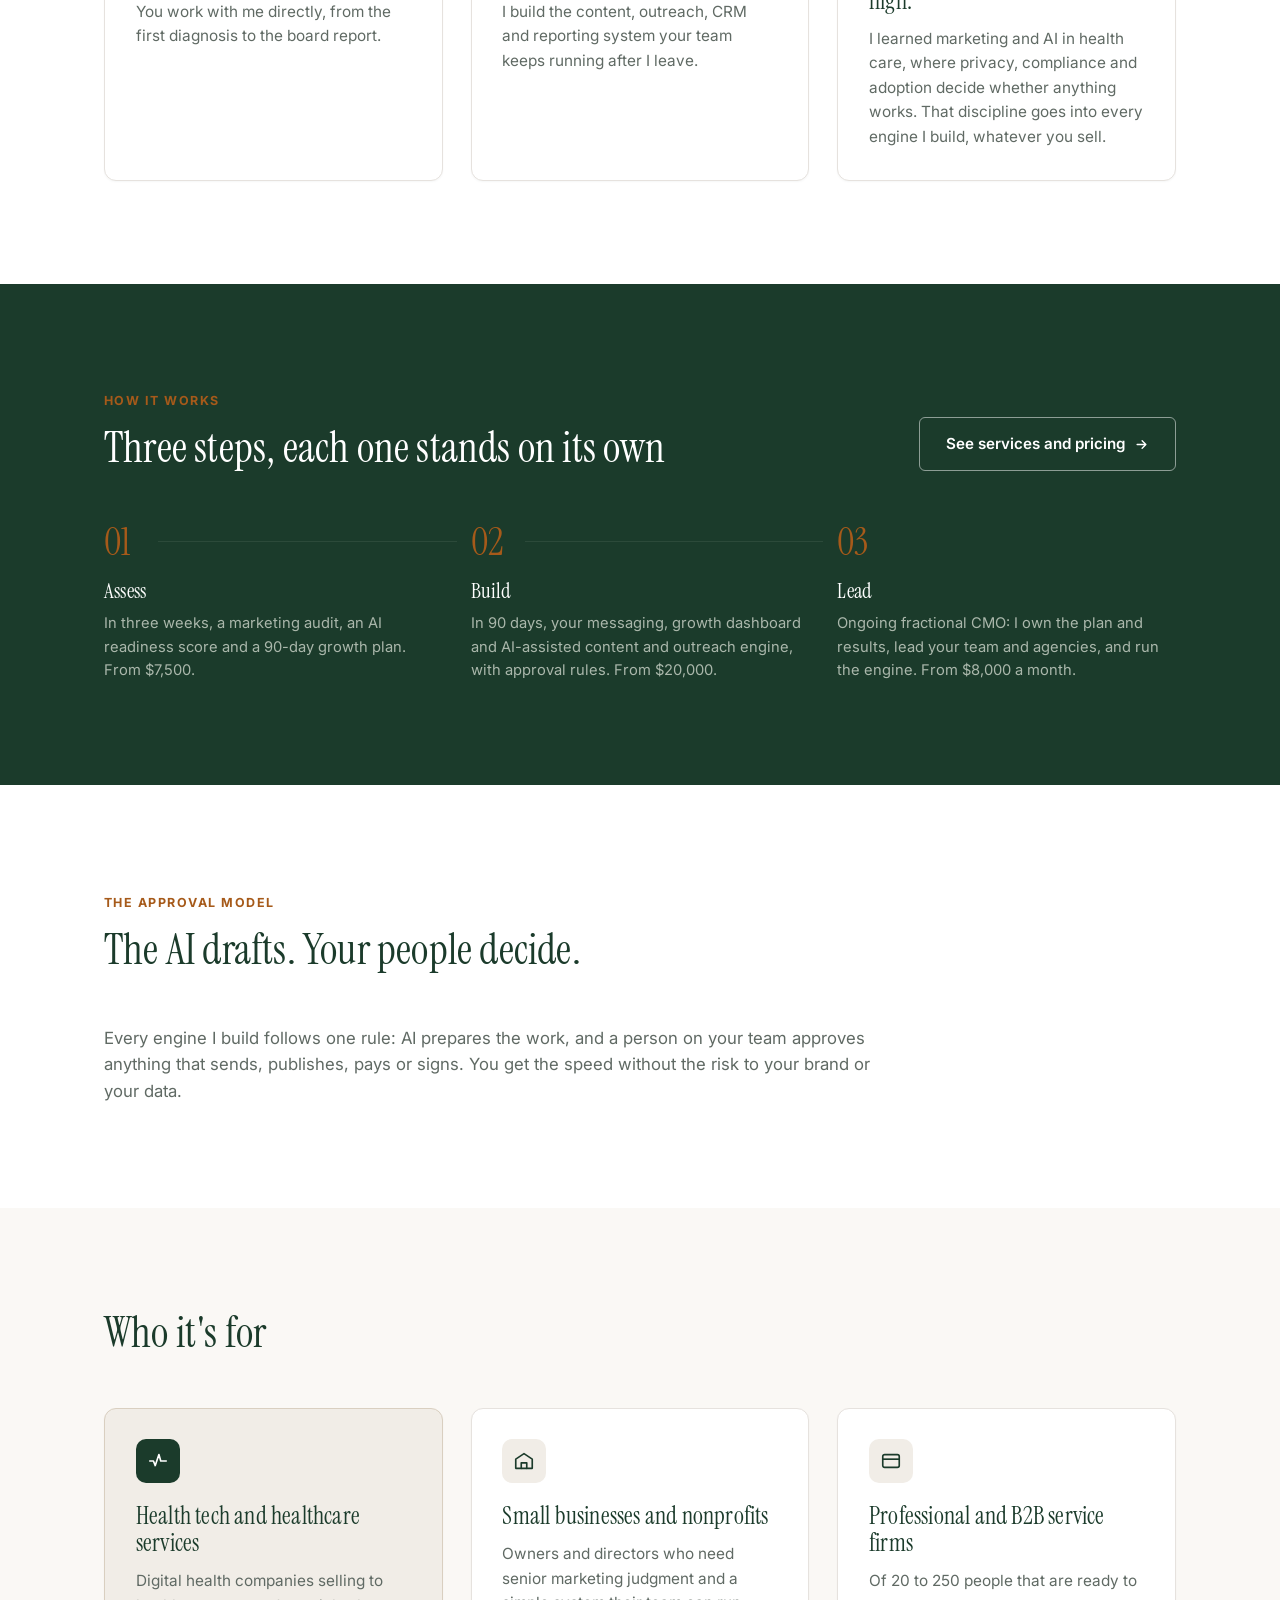
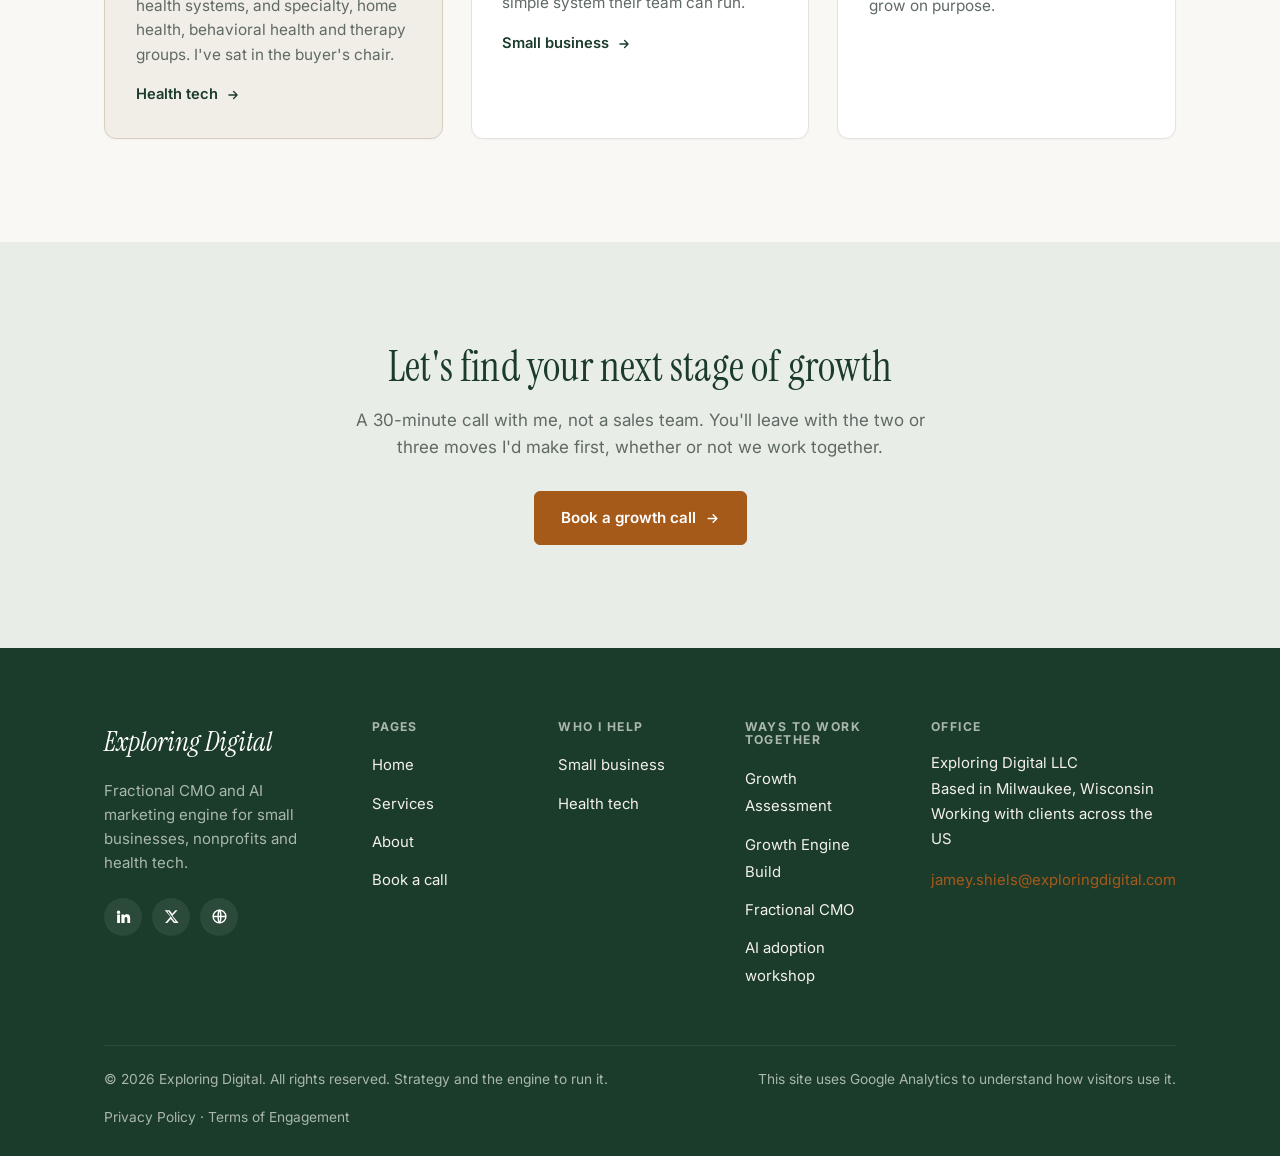
==== commit a0a45dfe: "Update index.html" ====
--- a/index.html
+++ b/index.html
@@ -123,7 +123,7 @@
         <ul class="sp-proof">
           <li>Developed integrated marketing programs for CPG, B2B and Small Business driving growth and retention</li>
           <li>Grew virtual health product growth from 10,000 to 850,000 in 24 monthss</li>
-          <li>Led enterprise digital strategy, marketing technology and operations at one of the nation's largest health systems</li>
+          <li>Led digital strategy, marketing technology and operations at one of the nation's largest health systems</li>
           <li>Launched branded platform that drove 1M downloads and 60% year over year conversion rate</li>
         </ul>
       </div>
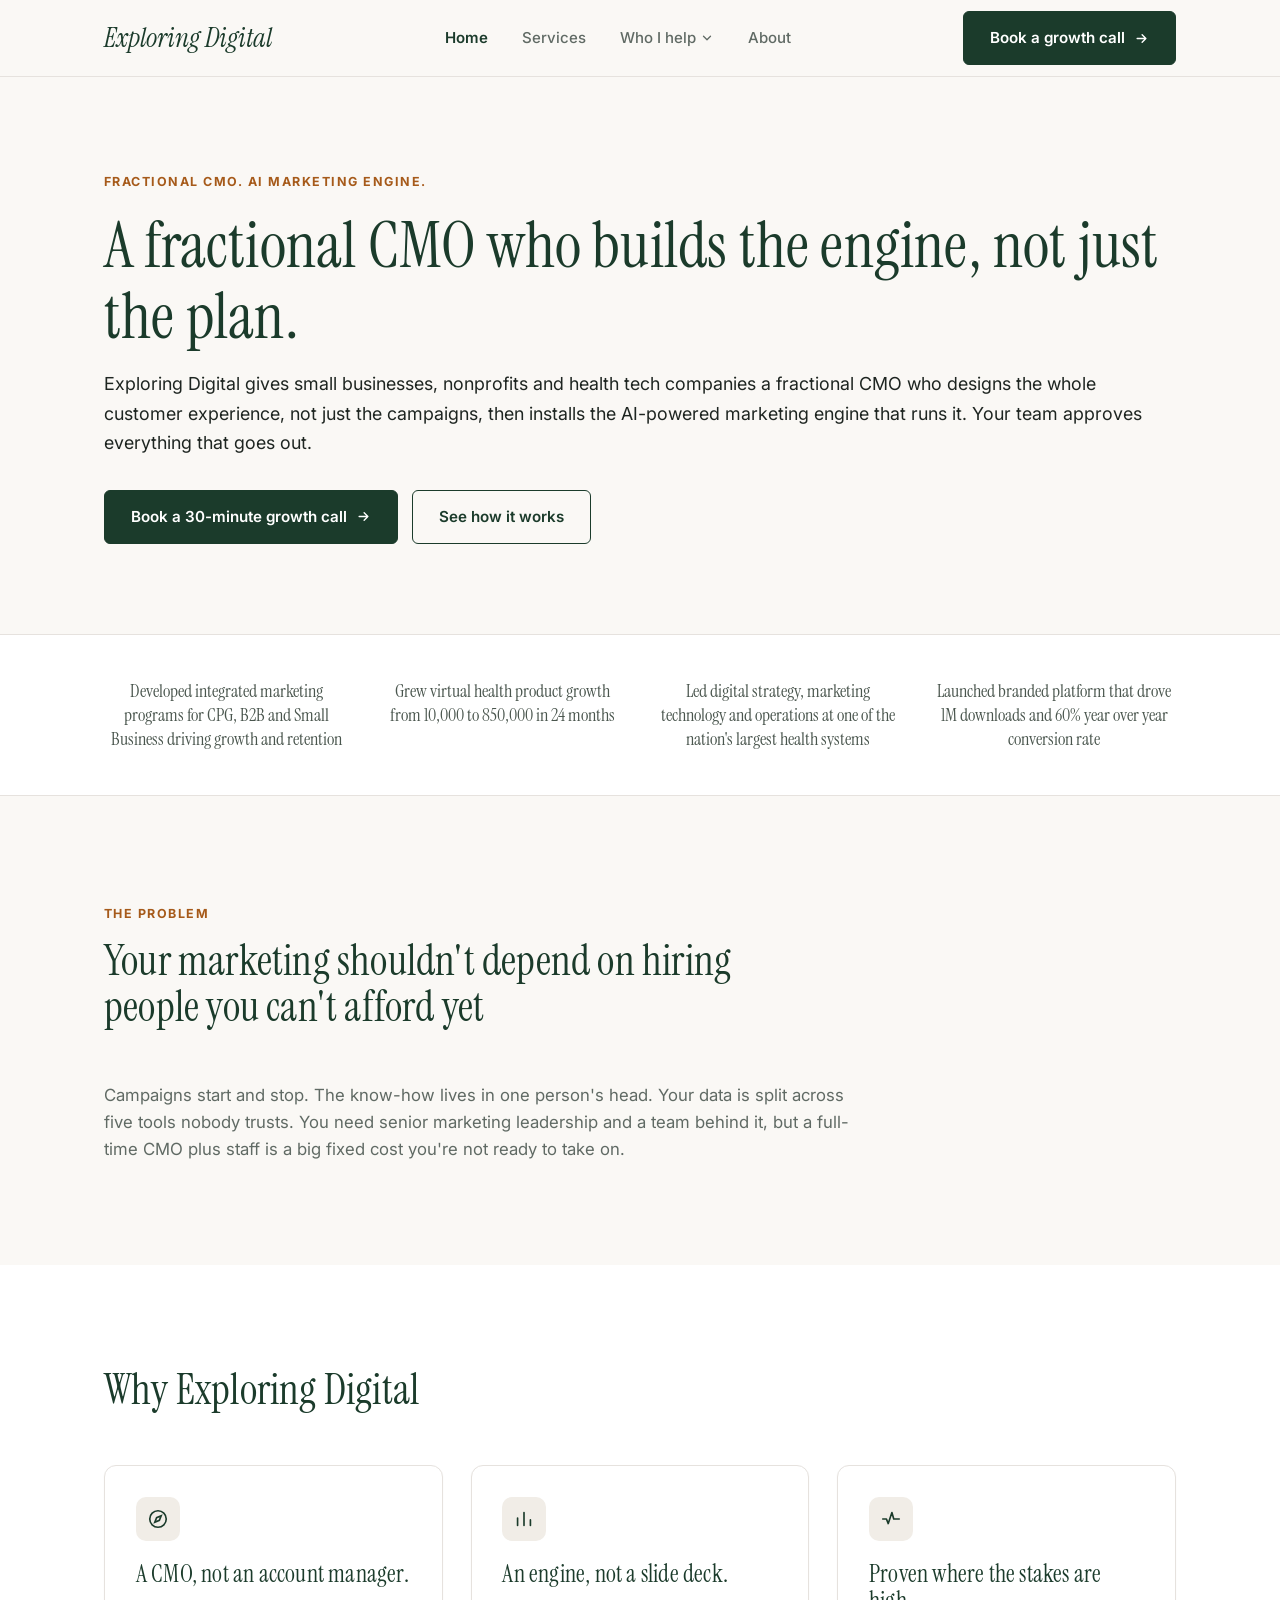
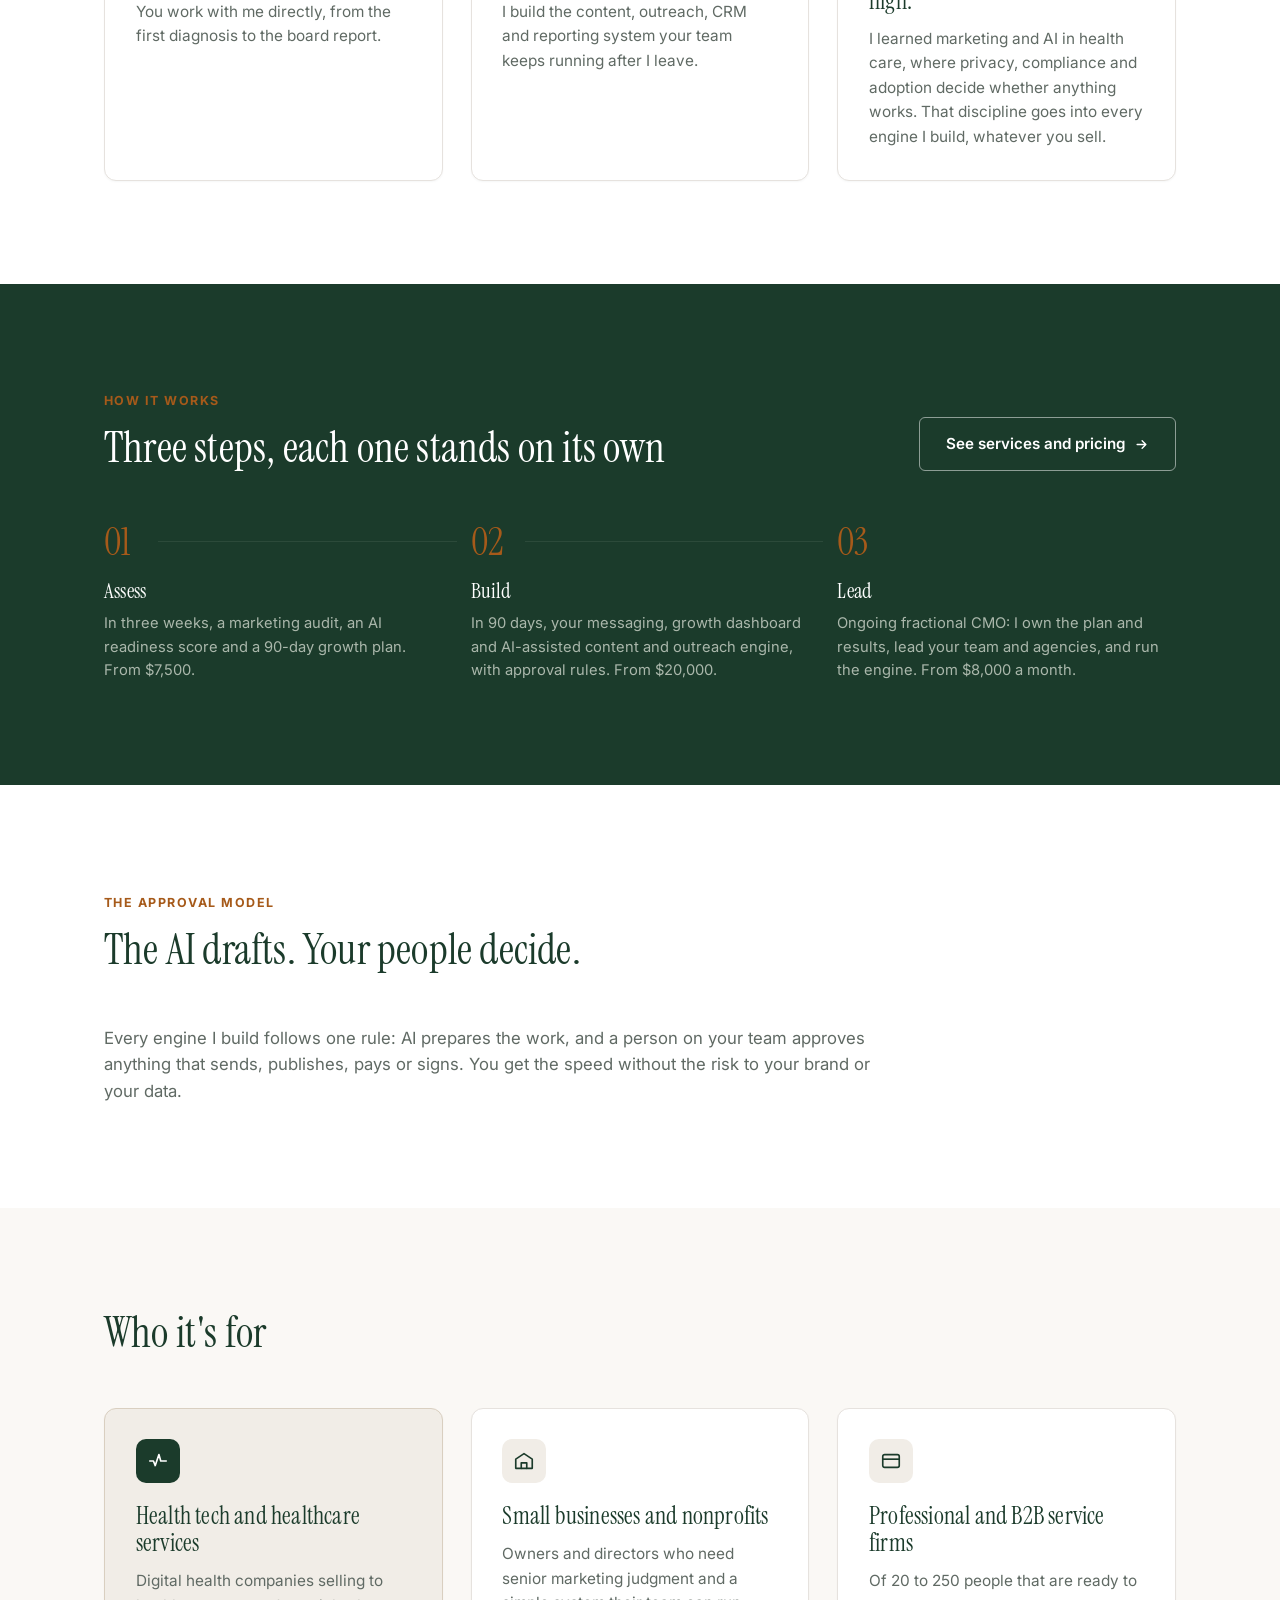
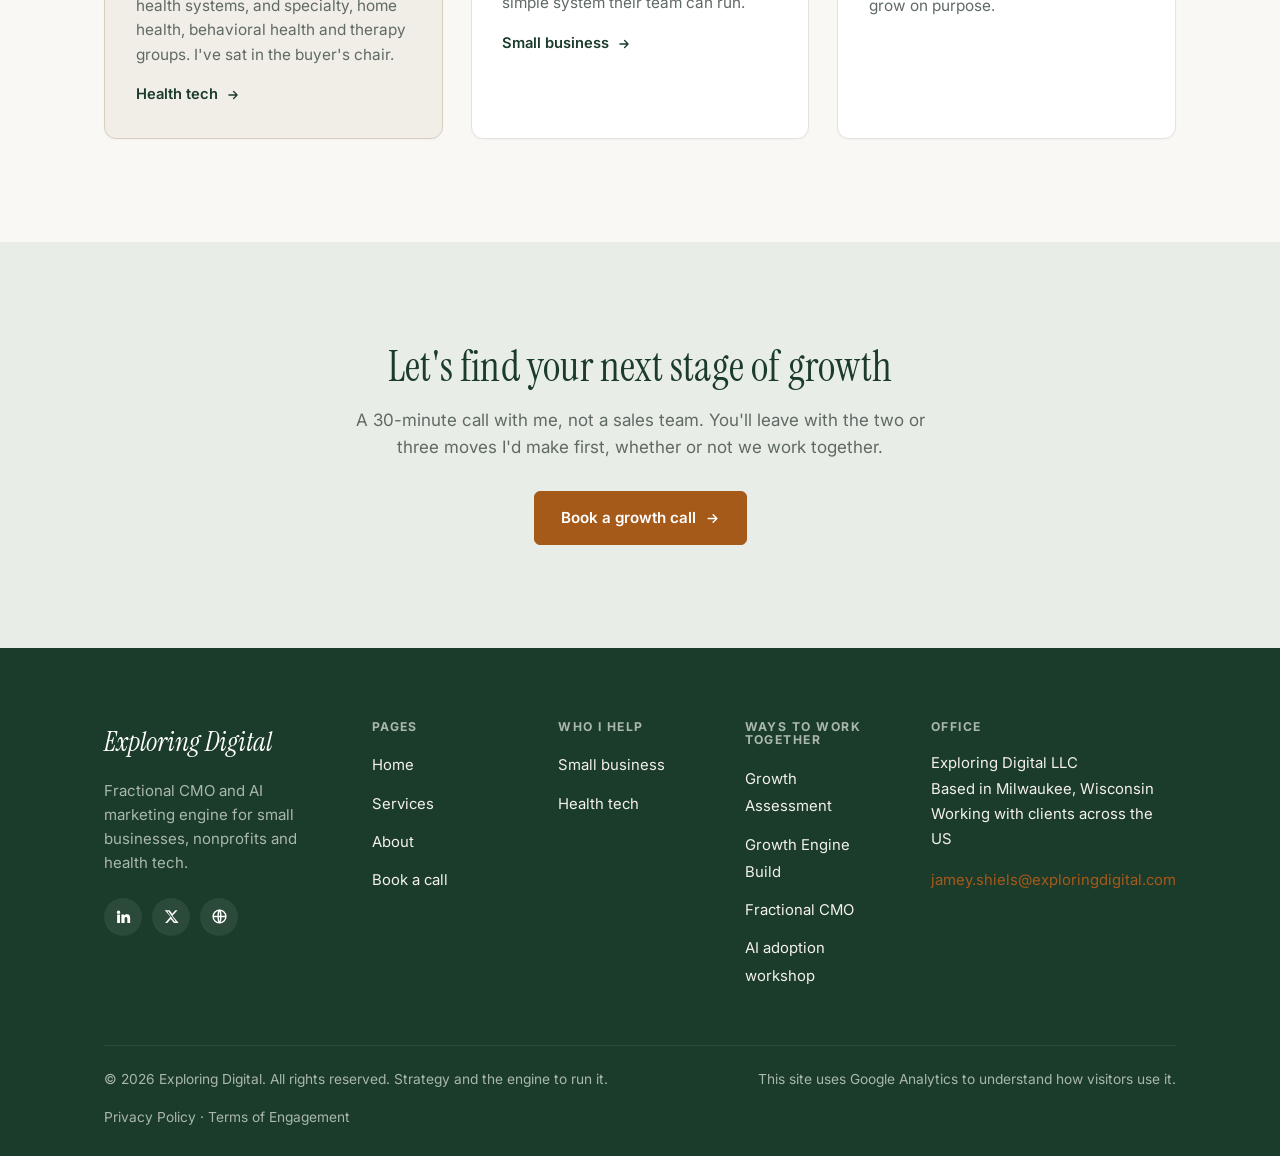
==== commit 7b38acd8: "Update index.html TYPOS!!!" ====
--- a/index.html
+++ b/index.html
@@ -122,7 +122,7 @@
       <div class="container" style="padding-block: clamp(32px,4vw,44px);">
         <ul class="sp-proof">
           <li>Developed integrated marketing programs for CPG, B2B and Small Business driving growth and retention</li>
-          <li>Grew virtual health product growth from 10,000 to 850,000 in 24 monthss</li>
+          <li>Grew virtual health product growth from 10,000 to 850,000 in 24 months</li>
           <li>Led digital strategy, marketing technology and operations at one of the nation's largest health systems</li>
           <li>Launched branded platform that drove 1M downloads and 60% year over year conversion rate</li>
         </ul>
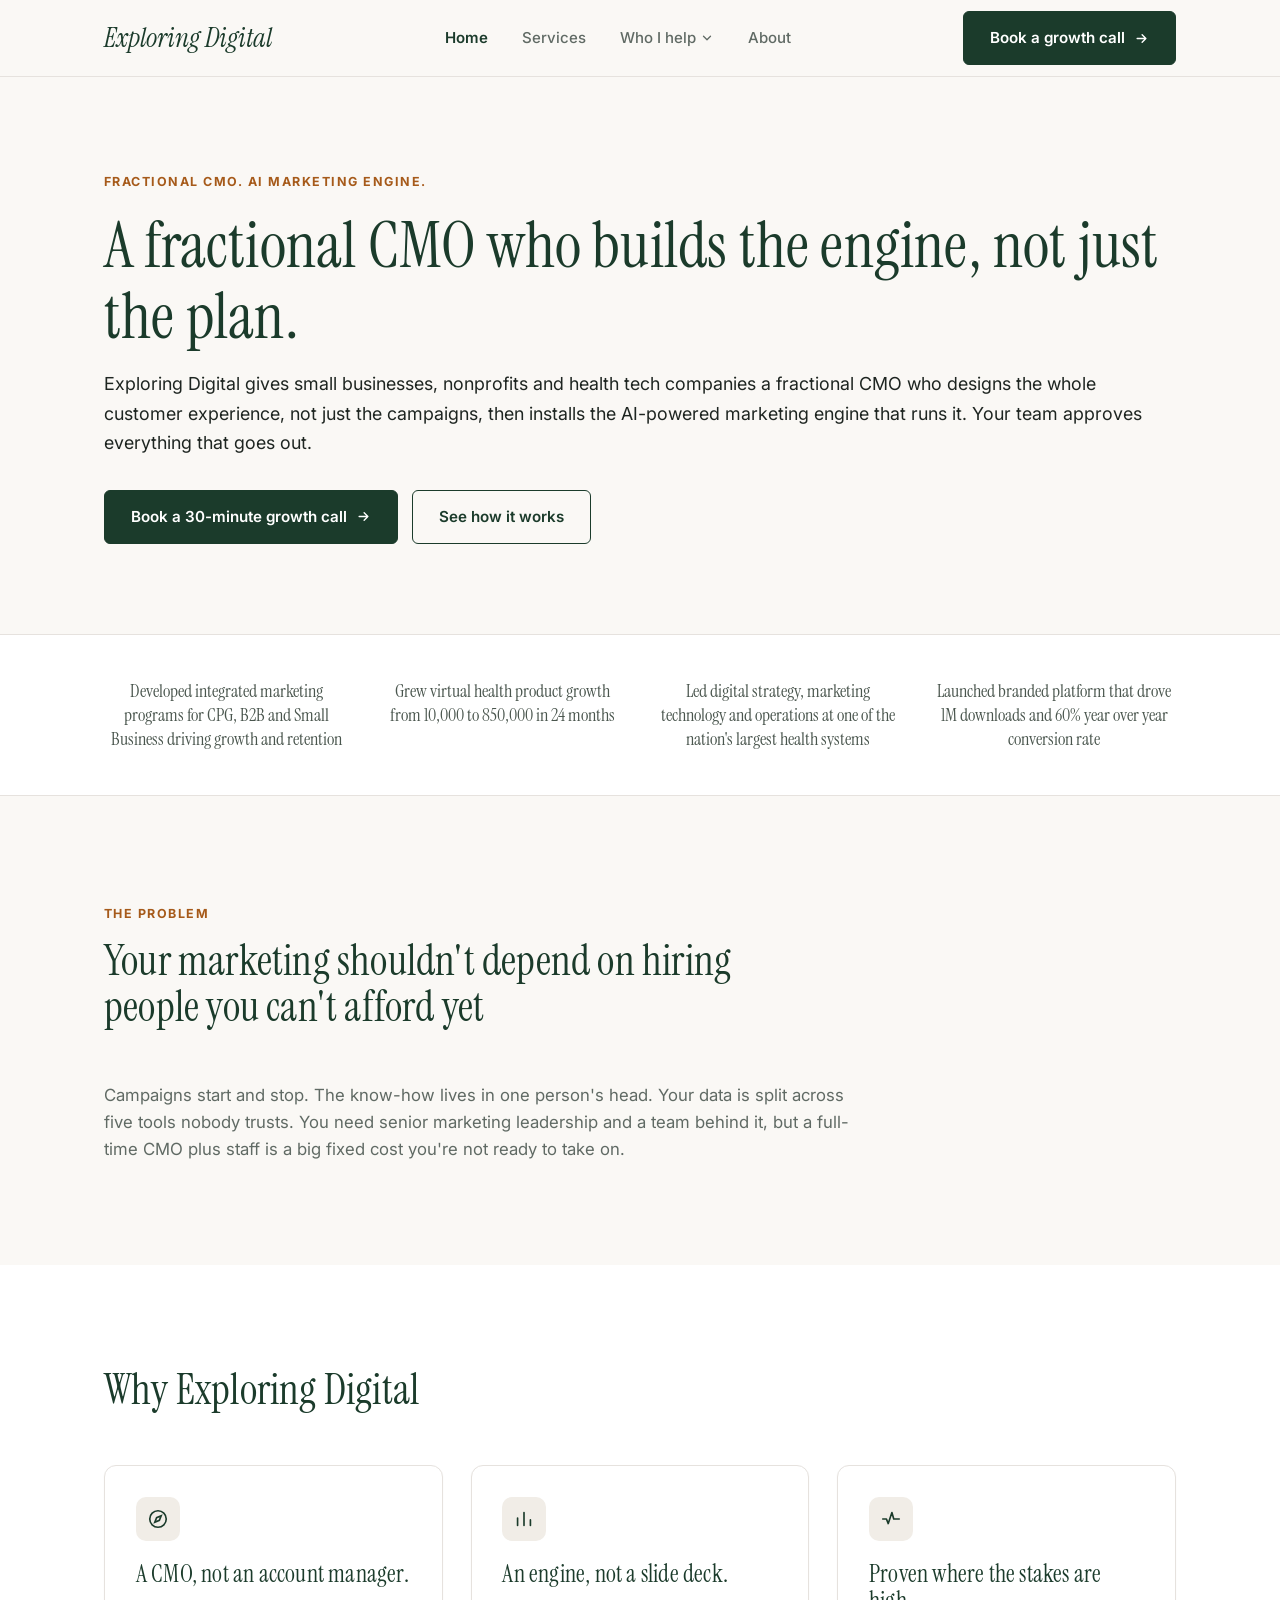
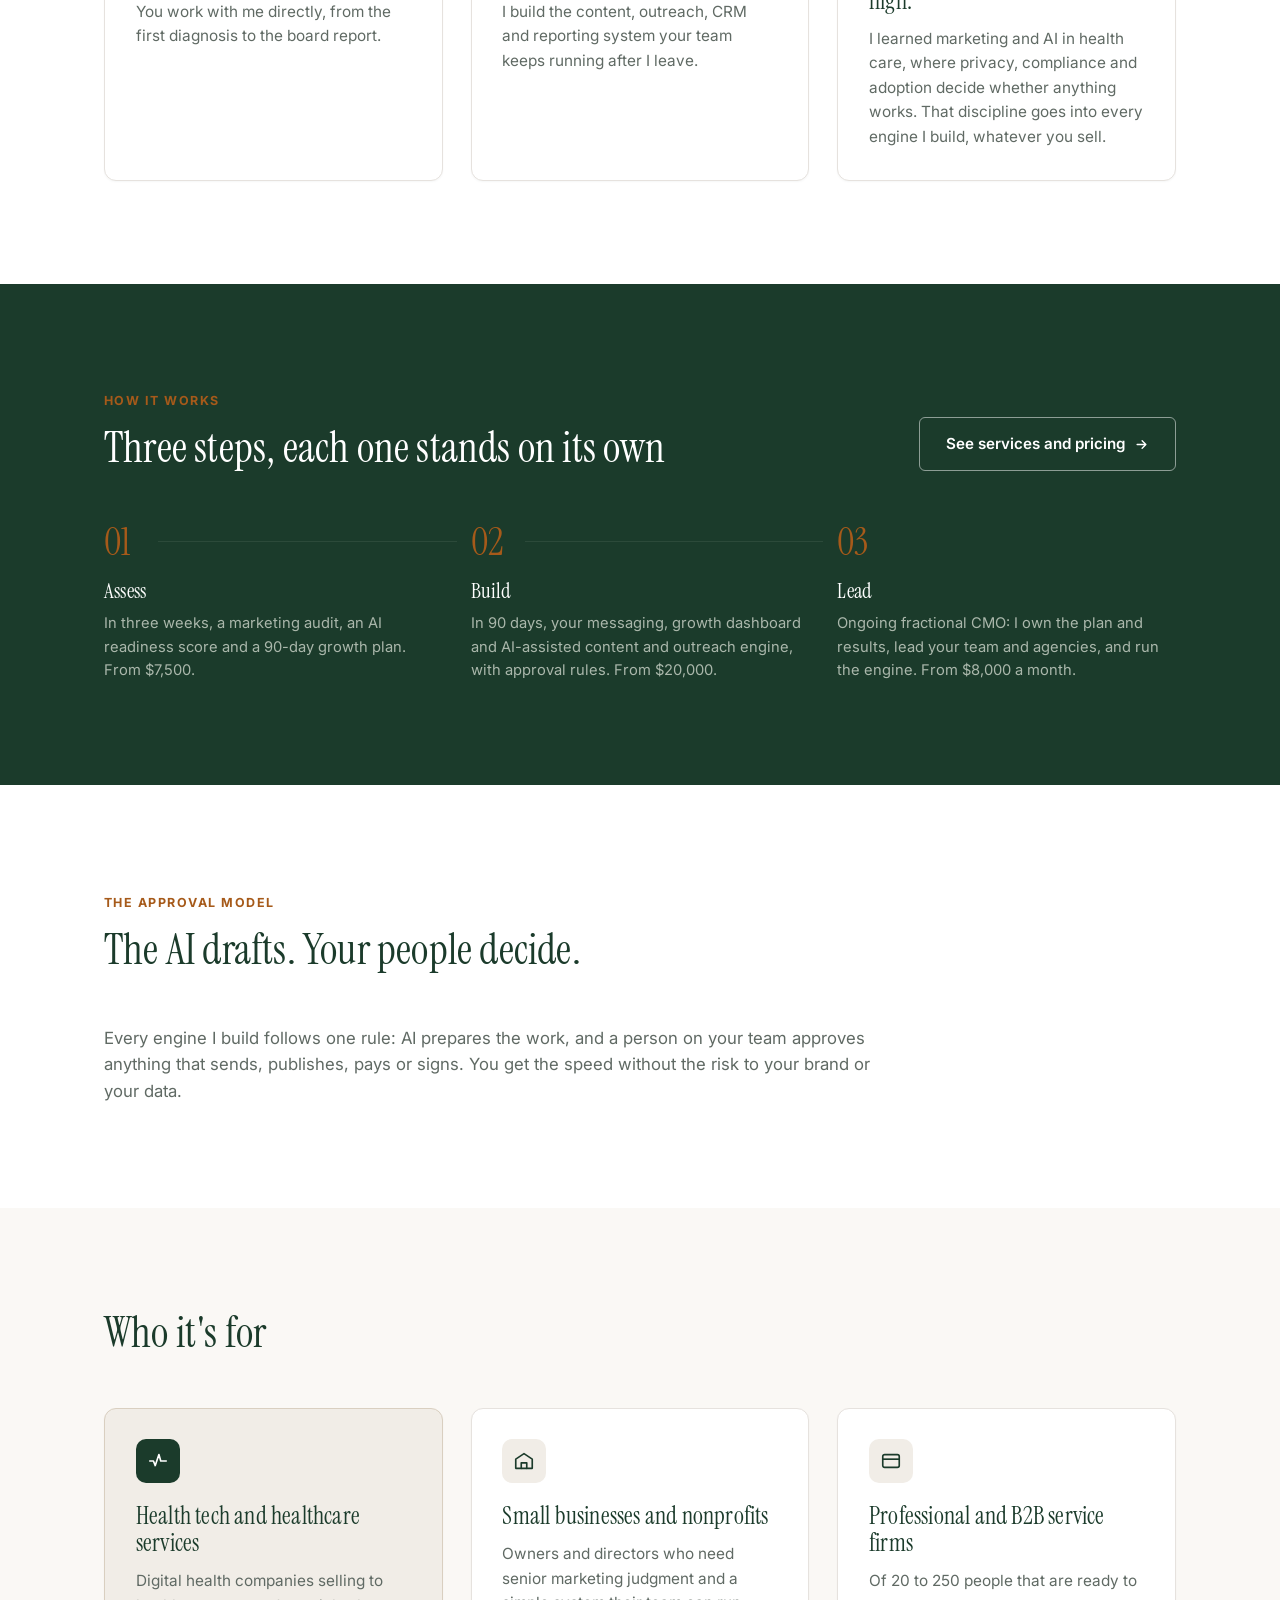
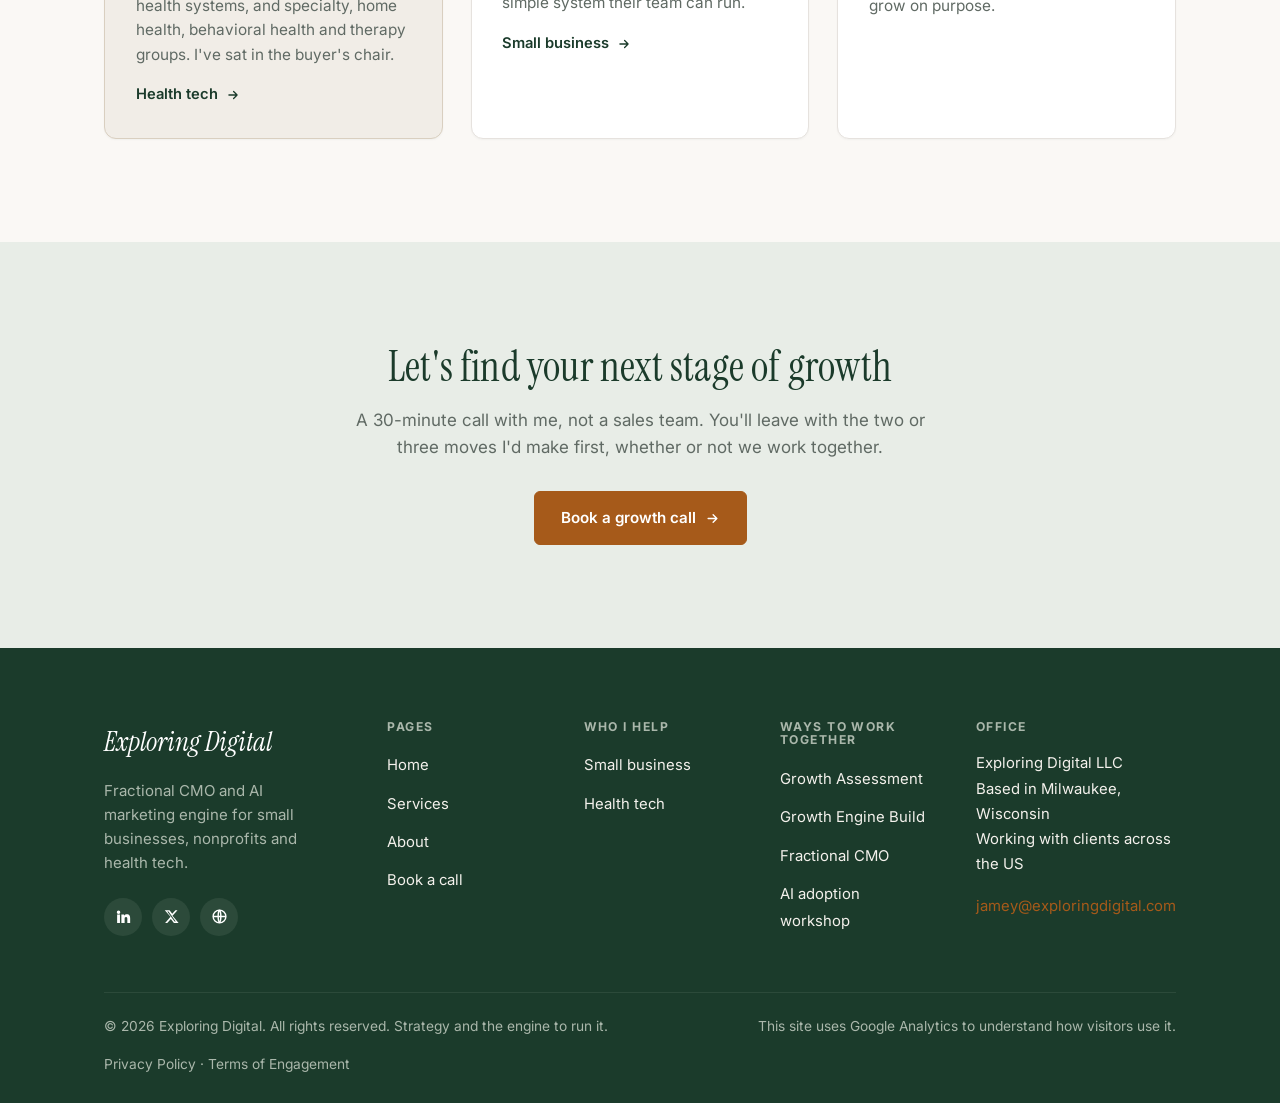
==== commit 22d3caa3: "Switch site contact email to jamey@exploringdigital.com Co-Authored-By: Claude Opus 5.5 <noreply@ant" ====
--- a/index.html
+++ b/index.html
@@ -45,7 +45,7 @@
         "legalName": "Exploring Digital LLC",
         "url": "https://www.exploringdigital.com/",
         "image": "https://www.exploringdigital.com/assets/images/founder.jpg",
-        "email": "jamey.shiels@exploringdigital.com",
+        "email": "jamey@exploringdigital.com",
         "description": "A fractional CMO who designs the whole customer experience, not just the campaigns, then installs the AI-powered marketing engine that runs it. For small businesses, nonprofits and health tech companies.",
         "slogan": "Strategy and the engine to run it.",
         "foundingDate": "2005",
